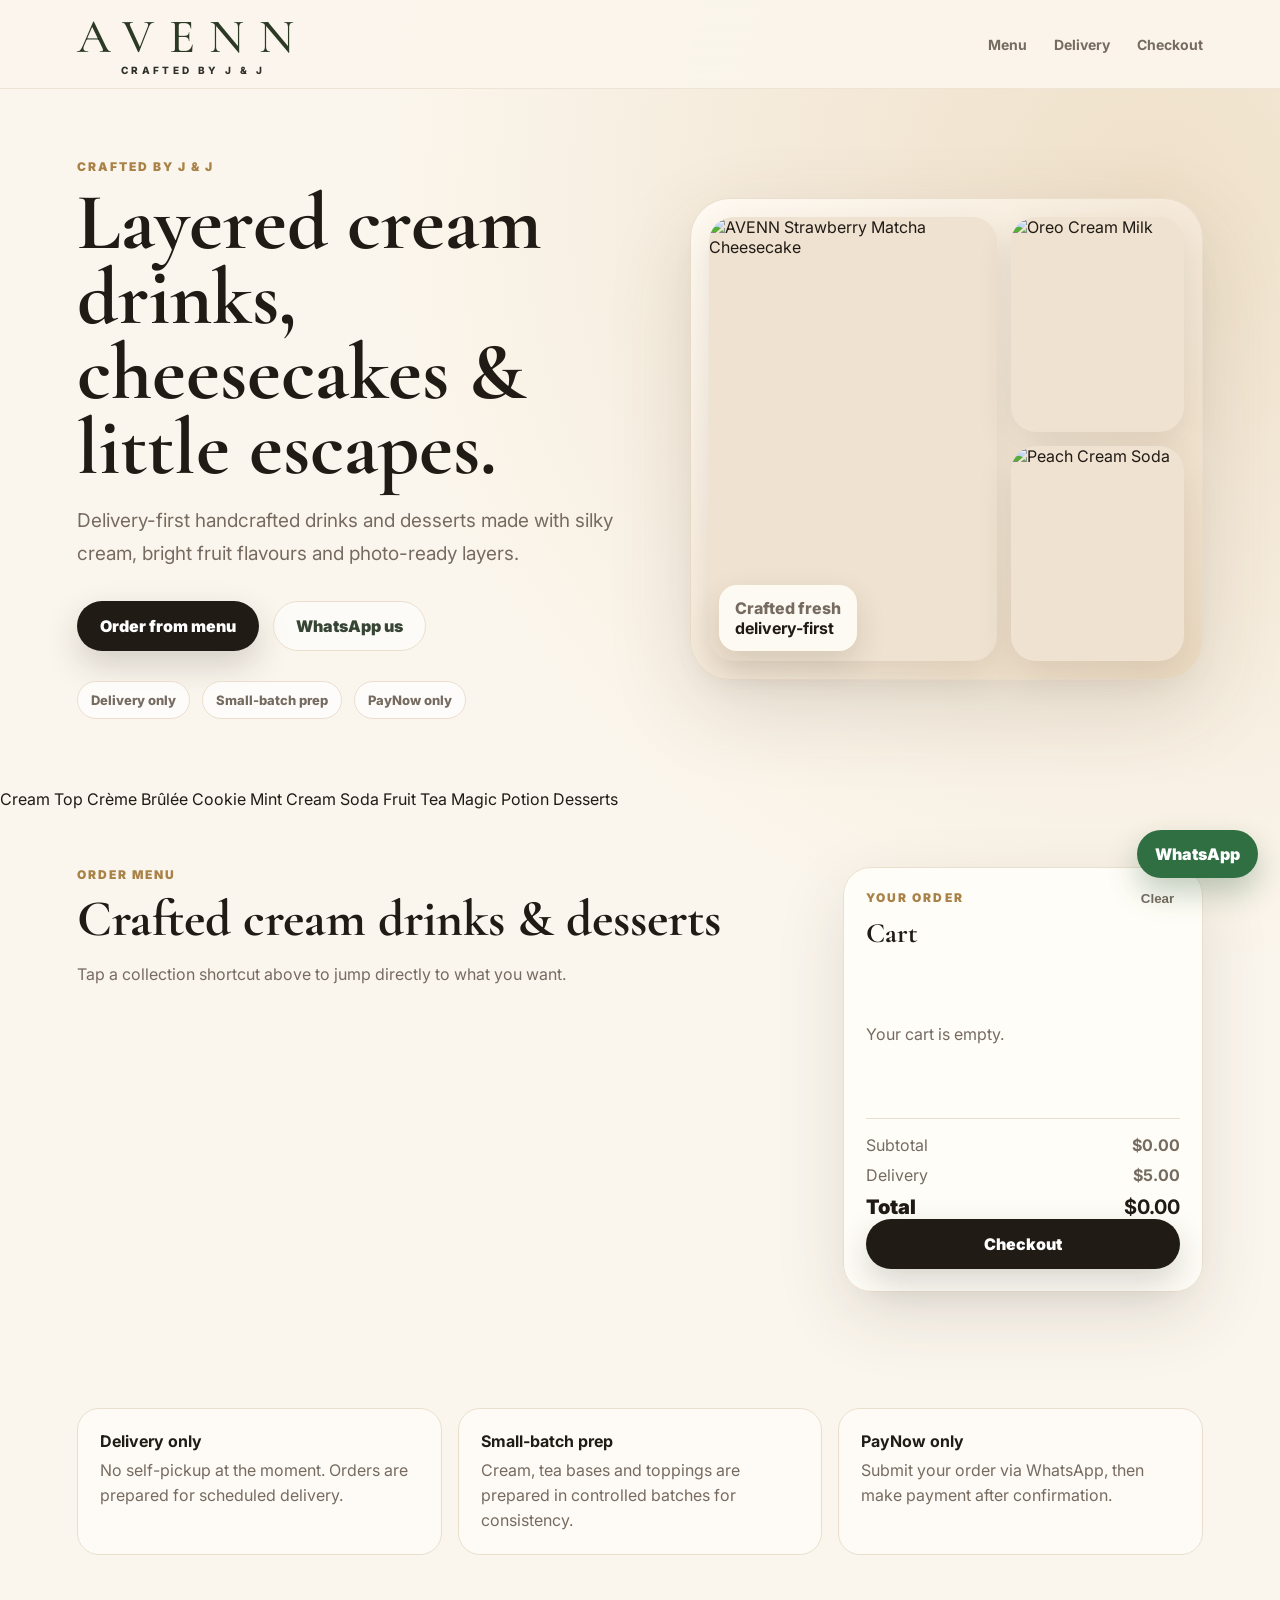
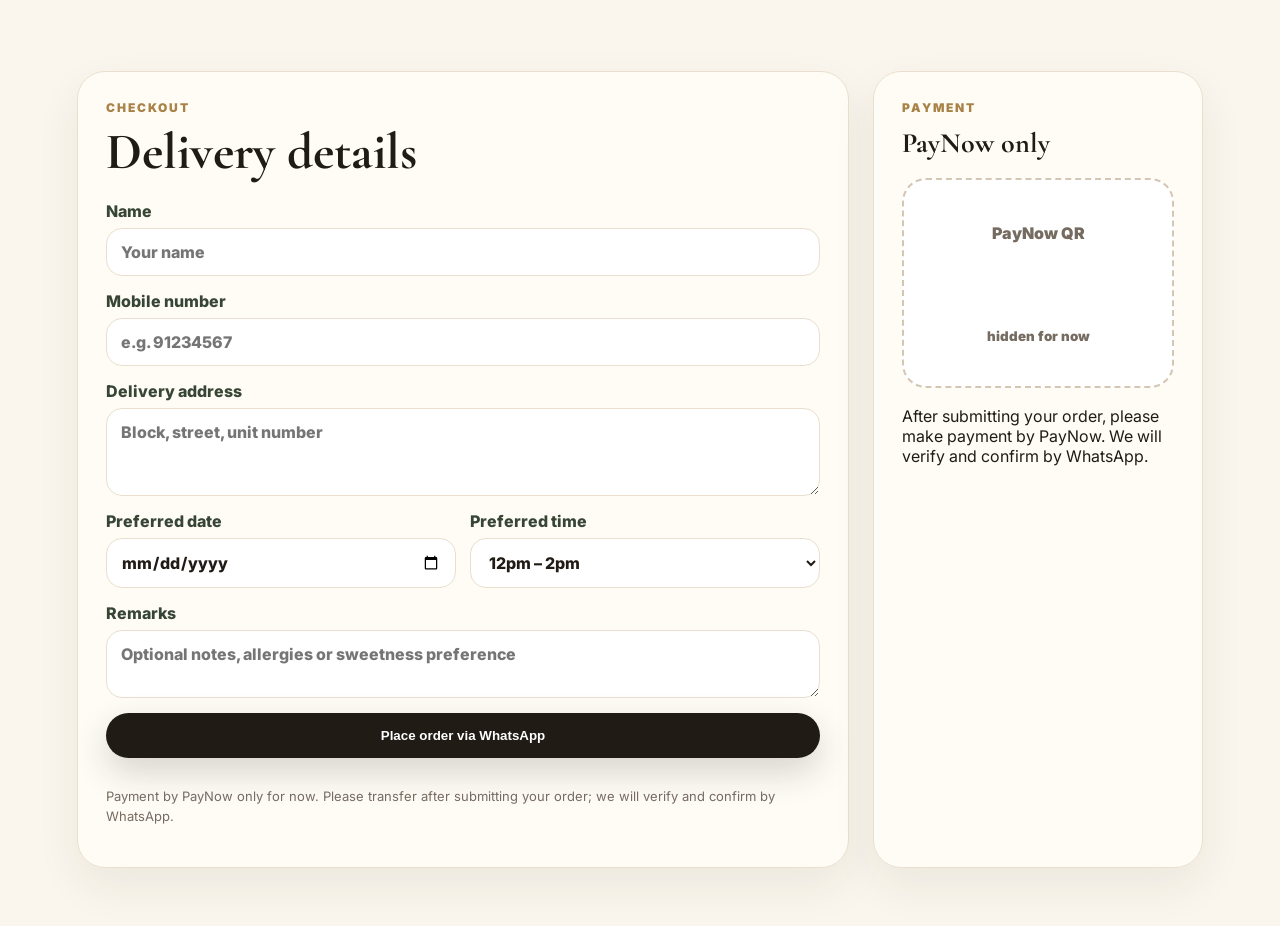
==== public/index.html @ c710fde1 "Replace collections block with menu shortcuts" ====
<!doctype html>
<html lang="en">
<head>
  <meta charset="utf-8" />
  <meta name="viewport" content="width=device-width, initial-scale=1" />
  <title>AVENN | Crafted Cream Drinks & Desserts</title>
  <meta name="description" content="AVENN is a delivery-first dessert drink and cheesecake brand in Singapore, crafted by J & J." />
  <link rel="preconnect" href="https://fonts.googleapis.com">
  <link rel="preconnect" href="https://fonts.gstatic.com" crossorigin>
  <link href="https://fonts.googleapis.com/css2?family=Inter:wght@400;500;600;700;800&family=Cormorant+Garamond:wght@500;600;700&display=swap" rel="stylesheet">
  <link rel="stylesheet" href="styles.css" />
</head>
<body>
  <header class="topbar">
    <a class="brand" href="#home" aria-label="AVENN home">
      <span class="brand-main">AVENN</span>
      <span class="brand-sub">CRAFTED BY J &amp; J</span>
    </a>
    <nav>
      <a href="#menu">Menu</a>
      <a href="#delivery">Delivery</a>
      <a href="#checkout">Checkout</a>
    </nav>
    <button class="cart-pill" id="openCartMobile">Cart <span id="cartCount">0</span></button>
  </header>

  <main id="home">
    <section class="hero section-pad">
      <div class="hero-copy">
        <p class="eyebrow">Crafted by J & J</p>
        <h1>Layered cream drinks, cheesecakes & little escapes.</h1>
        <p class="hero-text">Delivery-first handcrafted drinks and desserts made with silky cream, bright fruit flavours and photo-ready layers.</p>
        <div class="hero-actions">
          <a class="btn primary" href="#menu">Order from menu</a>
          <a class="btn ghost" href="https://wa.me/6588928698" target="_blank" rel="noreferrer">WhatsApp us</a>
        </div>
        <div class="notes">
          <span>Delivery only</span>
          <span>Small-batch prep</span>
          <span>PayNow only</span>
        </div>
      </div>
      <div class="hero-card hero-gallery">
        <img class="hero-main" src="./products/strawberry-matcha-cheesecake.png" alt="AVENN Strawberry Matcha Cheesecake" />
        <div class="hero-side">
          <img src="./products/oreo-cream-milk.png" alt="Oreo Cream Milk" />
          <img src="./products/peach-cream-soda.png" alt="Peach Cream Soda" />
        </div>
        <div class="hero-badge">Crafted fresh<br><strong>delivery-first</strong></div>
      </div>
    </section>

    <section class="menu-shortcuts" aria-label="Menu collection shortcuts">
      <a href="#cream-top-series">Cream Top</a>
      <a href="#creme-brulee-series">Crème Brûlée</a>
      <a href="#cookie-series">Cookie</a>
      <a href="#mint-collection">Mint</a>
      <a href="#dessert-cream-soda">Cream Soda</a>
      <a href="#premium-fruit-tea">Fruit Tea</a>
      <a href="#seasonal-magic-potion">Magic Potion</a>
      <a href="#desserts">Desserts</a>
    </section>

    <section id="menu" class="section-pad menu-layout">
      <div class="content-column">
        <div class="section-head compact-head">
          <p class="eyebrow">Order menu</p>
          <h2>Crafted cream drinks & desserts</h2>
          <p>Tap a collection shortcut above to jump directly to what you want.</p>
        </div>
        <div class="product-grid" id="productGrid"></div>
      </div>

      <aside class="cart desktop-cart" aria-label="Shopping cart">
        <div class="cart-head"><div><p class="eyebrow">Your order</p><h3>Cart</h3></div><button class="clear" id="clearCartDesktop">Clear</button></div>
        <div id="cartItemsDesktop" class="cart-items empty">Your cart is empty.</div>
        <div class="totals"><div><span>Subtotal</span><strong id="subtotalDesktop">$0.00</strong></div><div><span>Delivery</span><strong>$5.00</strong></div><div class="grand"><span>Total</span><strong id="totalDesktop">$0.00</strong></div></div>
        <a class="btn primary full" href="#checkout">Checkout</a>
      </aside>
    </section>

    <section id="delivery" class="section-pad info-strip">
      <article><strong>Delivery only</strong><span>No self-pickup at the moment. Orders are prepared for scheduled delivery.</span></article>
      <article><strong>Small-batch prep</strong><span>Cream, tea bases and toppings are prepared in controlled batches for consistency.</span></article>
      <article><strong>PayNow only</strong><span>Submit your order via WhatsApp, then make payment after confirmation.</span></article>
    </section>

    <section id="checkout" class="section-pad checkout-wrap">
      <div class="checkout-card">
        <p class="eyebrow">Checkout</p><h2>Delivery details</h2>
        <form id="orderForm" class="checkout-form">
          <label>Name<input required name="name" placeholder="Your name" /></label>
          <label>Mobile number<input required name="phone" placeholder="e.g. 91234567" /></label>
          <label>Delivery address<textarea required name="address" rows="3" placeholder="Block, street, unit number"></textarea></label>
          <div class="two-col"><label>Preferred date<input required name="date" type="date" /></label><label>Preferred time<select name="time"><option>12pm – 2pm</option><option>2pm – 4pm</option><option>4pm – 6pm</option><option>6pm – 8pm</option></select></label></div>
          <label>Remarks<textarea name="remarks" rows="2" placeholder="Optional notes, allergies or sweetness preference"></textarea></label>
          <button class="btn primary full" type="submit">Place order via WhatsApp</button>
          <p class="fineprint">Payment by PayNow only for now. Please transfer after submitting your order; we will verify and confirm by WhatsApp.</p>
        </form>
      </div>
      <div class="payment-card"><p class="eyebrow">Payment</p><h3>PayNow only</h3><div class="qr-box">PayNow QR<br/><small>hidden for now</small></div><p>After submitting your order, please make payment by PayNow. We will verify and confirm by WhatsApp.</p></div>
    </section>
  </main>

  <div class="mobile-cart" id="mobileCart"><div class="mobile-cart-panel"><div class="cart-head"><div><p class="eyebrow">Your order</p><h3>Cart</h3></div><button class="clear" id="closeCartMobile">Close</button></div><div id="cartItemsMobile" class="cart-items empty">Your cart is empty.</div><div class="totals"><div><span>Subtotal</span><strong id="subtotalMobile">$0.00</strong></div><div><span>Delivery</span><strong>$5.00</strong></div><div class="grand"><span>Total</span><strong id="totalMobile">$0.00</strong></div></div><a class="btn primary full" href="#checkout" id="checkoutMobile">Checkout</a></div></div>
  <a class="whatsapp" href="https://wa.me/6588928698" target="_blank" rel="noreferrer">WhatsApp</a>
  <script src="script.js"></script>
</body>
</html>
---- public/styles.css ----
:root{--cream:#fbf6ed;--card:#fffdf8;--sand:#efe2d0;--taupe:#cdb89d;--sage:#64715f;--sage-dark:#374535;--gold:#a98248;--ink:#211b16;--muted:#766b61;--line:#eadfce;--shadow:0 24px 70px rgba(47,39,31,.12);--radius:28px}*{box-sizing:border-box}html{scroll-behavior:smooth}body{margin:0;background:radial-gradient(circle at 90% 8%,#efe0c9 0,#fbf6ed 30%,#fbf6ed 100%);color:var(--ink);font-family:Inter,system-ui,sans-serif}body.modal-open{overflow:hidden}img{display:block;max-width:100%}a{color:inherit;text-decoration:none}.section-pad{padding:58px min(6vw,82px)}.topbar{position:sticky;top:0;z-index:20;display:flex;align-items:center;justify-content:space-between;padding:13px min(6vw,82px);background:rgba(251,246,237,.9);backdrop-filter:blur(16px);border-bottom:1px solid rgba(234,223,206,.75)}.brand{display:flex;flex-direction:column;align-items:center;gap:0;line-height:1}.brand-main{font-family:'Cormorant Garamond','Times New Roman',serif;font-size:48px;font-weight:500;letter-spacing:.31em;color:#2c3a25}.brand-sub{font-size:10px;font-weight:800;letter-spacing:.34em;text-transform:uppercase;color:#2f3029;margin-top:4px}.topbar nav{display:flex;gap:27px;color:var(--muted);font-weight:700;font-size:14px}.topbar nav a:hover{color:var(--ink)}.cart-pill{display:none;border:0;background:var(--ink);color:white;padding:12px 16px;border-radius:999px;font-weight:800}.cart-pill span{background:white;color:var(--ink);padding:2px 7px;border-radius:999px;margin-left:6px}.hero{display:grid;grid-template-columns:minmax(0,1fr) minmax(430px,.92fr);gap:56px;align-items:center;min-height:700px}.eyebrow{margin:0 0 11px;text-transform:uppercase;letter-spacing:.17em;font-size:12px;font-weight:900;color:var(--gold)}h1,h2,h3{font-family:'Cormorant Garamond','Times New Roman',serif;margin:0;color:var(--ink)}h1{font-size:clamp(48px,6.3vw,92px);line-height:.93;max-width:820px}h2{font-size:clamp(34px,4vw,56px);line-height:1.02}h3{font-size:28px}.hero-text{max-width:650px;font-size:19px;line-height:1.75;color:var(--muted)}.hero-actions{display:flex;gap:14px;margin:30px 0}.btn{display:inline-flex;justify-content:center;align-items:center;padding:14px 22px;border-radius:999px;font-weight:900;border:1px solid transparent;cursor:pointer;transition:.2s ease}.btn:hover{transform:translateY(-1px)}.primary{background:var(--ink);color:white;box-shadow:0 14px 34px rgba(33,27,22,.18)}.ghost{background:rgba(255,255,255,.56);border-color:var(--line);color:var(--sage-dark)}.full{width:100%}.notes{display:flex;gap:12px;flex-wrap:wrap}.notes span{background:rgba(255,255,255,.72);border:1px solid var(--line);border-radius:999px;padding:10px 13px;color:var(--muted);font-weight:800;font-size:13px}.hero-card{background:linear-gradient(135deg,#fffaf2,#ecdbc2);border:1px solid rgba(234,223,206,.94);padding:18px;border-radius:40px;box-shadow:0 28px 86px rgba(80,57,36,.14)}.hero-gallery{position:relative;display:grid;grid-template-columns:1.2fr .72fr;gap:14px;min-height:482px}.hero-card img{width:100%;height:100%;object-fit:cover;border-radius:25px;box-shadow:0 14px 35px rgba(80,57,36,.13);background:#efe2d0}.hero-main{min-height:442px}.hero-side{display:grid;gap:14px}.hero-side img{min-height:214px}.hero-badge{position:absolute;left:28px;bottom:28px;padding:13px 16px;border-radius:18px;background:rgba(255,253,248,.88);backdrop-filter:blur(10px);box-shadow:0 12px 30px rgba(64,52,35,.14);color:var(--muted);font-weight:800}.hero-badge strong{color:var(--ink)}.centered{text-align:center;margin-left:auto;margin-right:auto}.collections-wrap{padding-top:28px}.collection-grid{display:grid;grid-template-columns:repeat(4,minmax(0,1fr));gap:18px;margin-top:28px}.collection-grid article{background:rgba(255,253,248,.78);border:1px solid var(--line);border-radius:26px;padding:24px;box-shadow:0 16px 40px rgba(47,39,31,.06)}.collection-grid span{display:inline-flex;margin-bottom:20px;color:var(--gold);font-weight:900;letter-spacing:.12em}.collection-grid strong{display:block;font-family:'Cormorant Garamond','Times New Roman',serif;font-size:30px;margin-bottom:8px}.collection-grid p{margin:0;color:var(--muted);line-height:1.6}.menu-layout{display:grid;grid-template-columns:minmax(0,1fr) 360px;gap:30px;align-items:start}.section-head{max-width:800px;margin-bottom:28px}.section-head p:not(.eyebrow){color:var(--muted);line-height:1.7}.product-grid{display:grid;gap:38px}.menu-category{display:grid;gap:18px}.category-title{display:flex;align-items:end;justify-content:space-between;gap:16px;padding-bottom:11px;border-bottom:1px solid var(--line)}.category-title h3{font-size:33px}.category-title span{color:var(--muted);font-weight:800;font-size:13px}.category-grid{display:grid;grid-template-columns:repeat(3,minmax(0,1fr));gap:22px}.product-card{background:rgba(255,253,248,.94);border:1px solid var(--line);border-radius:var(--radius);overflow:hidden;box-shadow:0 18px 45px rgba(47,39,31,.07);transition:.22s ease;cursor:pointer}.product-card:hover{transform:translateY(-4px);box-shadow:var(--shadow)}.product-photo{height:295px;overflow:hidden;background:linear-gradient(135deg,#fff8ef,#ead8bf);position:relative;display:grid;place-items:center}.product-photo img{width:100%;height:100%;object-fit:cover;transition:transform .35s ease}.product-card:hover .product-photo img{transform:scale(1.04)}.missing-label{display:none;text-align:center;color:var(--muted);font-weight:800;padding:20px}.missing-image .missing-label{display:block}.product-body{padding:20px}.tag{display:inline-flex;margin-bottom:12px;padding:7px 11px;border-radius:999px;background:#f2eadf;color:var(--sage-dark);font-weight:900;font-size:12px}.product-body h3{font-size:25px}.product-body p{color:var(--muted);line-height:1.6;min-height:92px}.price-row{display:flex;align-items:center;justify-content:space-between;gap:10px}.price{font-weight:900;font-size:23px}.add-btn{border:0;background:var(--sage-dark);color:#fff;padding:12px 16px;border-radius:999px;font-weight:900;cursor:pointer}.cart{position:sticky;top:98px;background:rgba(255,253,248,.94);border:1px solid var(--line);border-radius:var(--radius);padding:22px;box-shadow:var(--shadow)}.cart-head{display:flex;align-items:flex-start;justify-content:space-between;gap:10px}.clear{border:0;background:transparent;color:var(--muted);font-weight:900;cursor:pointer}.cart-items{min-height:132px;margin:18px 0;display:grid;gap:13px}.empty{color:var(--muted);align-content:center}.cart-line{display:grid;grid-template-columns:1fr auto;gap:8px;align-items:center;border-bottom:1px dashed var(--line);padding-bottom:10px}.cart-line small{color:var(--muted)}.qty{display:flex;align-items:center;gap:7px}.qty button{width:28px;height:28px;border:1px solid var(--line);background:white;border-radius:50%;font-weight:900}.totals{border-top:1px solid var(--line);padding-top:16px;margin-top:12px;display:grid;gap:10px}.totals div{display:flex;justify-content:space-between;color:var(--muted)}.totals .grand{color:var(--ink);font-size:20px;font-weight:900}.info-strip{display:grid;grid-template-columns:repeat(3,1fr);gap:16px}.info-strip article{background:rgba(255,253,248,.82);border:1px solid var(--line);border-radius:22px;padding:22px}.info-strip strong{display:block;margin-bottom:7px}.info-strip span{color:var(--muted);line-height:1.55}.story-wrap{display:grid;grid-template-columns:.85fr 1fr;gap:42px;align-items:center;background:linear-gradient(135deg,rgba(255,253,248,.4),rgba(239,226,208,.45))}.story-wrap p:last-child{margin:0;color:var(--muted);font-size:18px;line-height:1.8}.checkout-wrap{display:grid;grid-template-columns:minmax(0,1fr) 330px;gap:24px}.checkout-card,.payment-card{background:rgba(255,253,248,.9);border:1px solid var(--line);border-radius:var(--radius);padding:28px;box-shadow:0 18px 45px rgba(47,39,31,.07)}.checkout-form{display:grid;gap:15px;margin-top:22px}.checkout-form label{font-weight:800;color:var(--sage-dark);display:grid;gap:7px}.checkout-form input,.checkout-form textarea,.checkout-form select{font:inherit;border:1px solid var(--line);border-radius:16px;padding:13px 14px;background:white;color:var(--ink);width:100%}.two-col{display:grid;grid-template-columns:1fr 1fr;gap:14px}.fineprint{font-size:13px;color:var(--muted);line-height:1.55}.qr-box{display:grid;place-items:center;height:210px;margin:18px 0;border:2px dashed #d4c6b4;border-radius:24px;color:var(--muted);font-weight:900;text-align:center;background:#fff}.whatsapp{position:fixed;right:22px;bottom:22px;z-index:30;background:#2f6f42;color:#fff;border-radius:999px;padding:14px 18px;font-weight:900;box-shadow:0 14px 30px rgba(31,82,43,.28)}.mobile-cart{display:none}.product-modal{position:fixed;inset:0;z-index:80;display:none;align-items:center;justify-content:center;padding:22px}.product-modal.open{display:flex}.product-modal-bg{position:absolute;inset:0;background:rgba(40,31,24,.46);backdrop-filter:blur(8px)}.product-modal-card{position:relative;z-index:1;width:min(960px,96vw);max-height:90vh;overflow:auto;background:var(--card);border:1px solid var(--line);border-radius:34px;padding:18px;display:grid;grid-template-columns:1.08fr .92fr;gap:22px;box-shadow:0 34px 100px rgba(34,24,17,.28)}.modal-close{position:absolute;top:16px;right:16px;z-index:2;border:0;background:rgba(255,253,248,.9);width:42px;height:42px;border-radius:999px;font-size:28px;line-height:1;cursor:pointer;color:var(--ink);box-shadow:0 10px 25px rgba(64,52,35,.12)}.modal-image-wrap{background:#f2e5d2;border-radius:26px;display:grid;place-items:center;min-height:520px;overflow:hidden;position:relative}.modal-image-wrap img{width:100%;height:100%;object-fit:cover}.modal-copy{padding:24px 12px 18px;display:flex;flex-direction:column;justify-content:center}.modal-copy h2{font-size:44px;line-height:1;margin-bottom:12px}.modal-price{font-size:26px;margin-bottom:16px}.modal-copy p{color:var(--muted);line-height:1.7}.modal-qty-row{display:flex;align-items:center;justify-content:space-between;margin:22px 0}.modal-qty{display:flex;align-items:center;gap:14px}.modal-qty button{width:38px;height:38px;border:1px solid var(--line);background:white;border-radius:999px;font-weight:900;font-size:18px;cursor:pointer}.modal-qty strong{min-width:20px;text-align:center}@media(max-width:1180px){.category-grid{grid-template-columns:repeat(2,minmax(0,1fr))}.collection-grid{grid-template-columns:repeat(2,minmax(0,1fr))}.hero{grid-template-columns:1fr}.hero-card{max-width:780px}}@media(max-width:980px){.topbar nav{display:none}.cart-pill{display:inline-flex}.section-pad{padding:38px 20px}.hero{gap:26px;min-height:unset}.hero-gallery{grid-template-columns:1fr;min-height:unset}.hero-side{grid-template-columns:1fr 1fr}.hero-main{min-height:330px}.hero-side img{min-height:150px}.hero-card{order:-1;border-radius:28px;padding:12px}.hero-card img{border-radius:20px}h1{font-size:43px}.hero-text{font-size:16px}.hero-actions{flex-direction:column}.notes span{font-size:12px}.menu-layout{display:block}.desktop-cart{display:none}.collection-grid{grid-template-columns:1fr}.category-grid{grid-template-columns:1fr;gap:18px}.product-photo{height:320px}.info-strip{grid-template-columns:1fr}.story-wrap{grid-template-columns:1fr}.checkout-wrap{grid-template-columns:1fr}.two-col{grid-template-columns:1fr}.mobile-cart{position:fixed;inset:0;z-index:50;background:rgba(35,28,22,.38);display:none;align-items:flex-end}.mobile-cart.open{display:flex}.mobile-cart-panel{width:100%;max-height:82vh;overflow:auto;background:var(--card);border-radius:28px 28px 0 0;padding:24px;box-shadow:0 -20px 60px rgba(0,0,0,.18)}.whatsapp{bottom:82px;right:16px}.brand-main{font-size:38px;letter-spacing:.26em}.brand-sub{font-size:8px;letter-spacing:.28em}.topbar{padding:10px 16px}.product-modal{align-items:flex-end;padding:0}.product-modal-card{width:100%;max-height:88vh;border-radius:30px 30px 0 0;grid-template-columns:1fr;padding:14px}.modal-image-wrap{min-height:340px;max-height:48vh}.modal-copy{padding:14px 8px 10px}.modal-copy h2{font-size:34px}.modal-close{top:12px;right:12px}}@media(max-width:420px){.hero-side{display:none}.hero-main{min-height:300px}.hero-badge{left:22px;bottom:22px}.product-photo{height:280px}.product-body p{min-height:0}.price-row{align-items:stretch;flex-direction:column}.add-btn{width:100%}.section-pad{padding-left:16px;padding-right:16px}.modal-image-wrap{min-height:285px}.modal-copy h2{font-size:30px}.category-title{align-items:flex-start;flex-direction:column}.category-title h3{font-size:28px}}
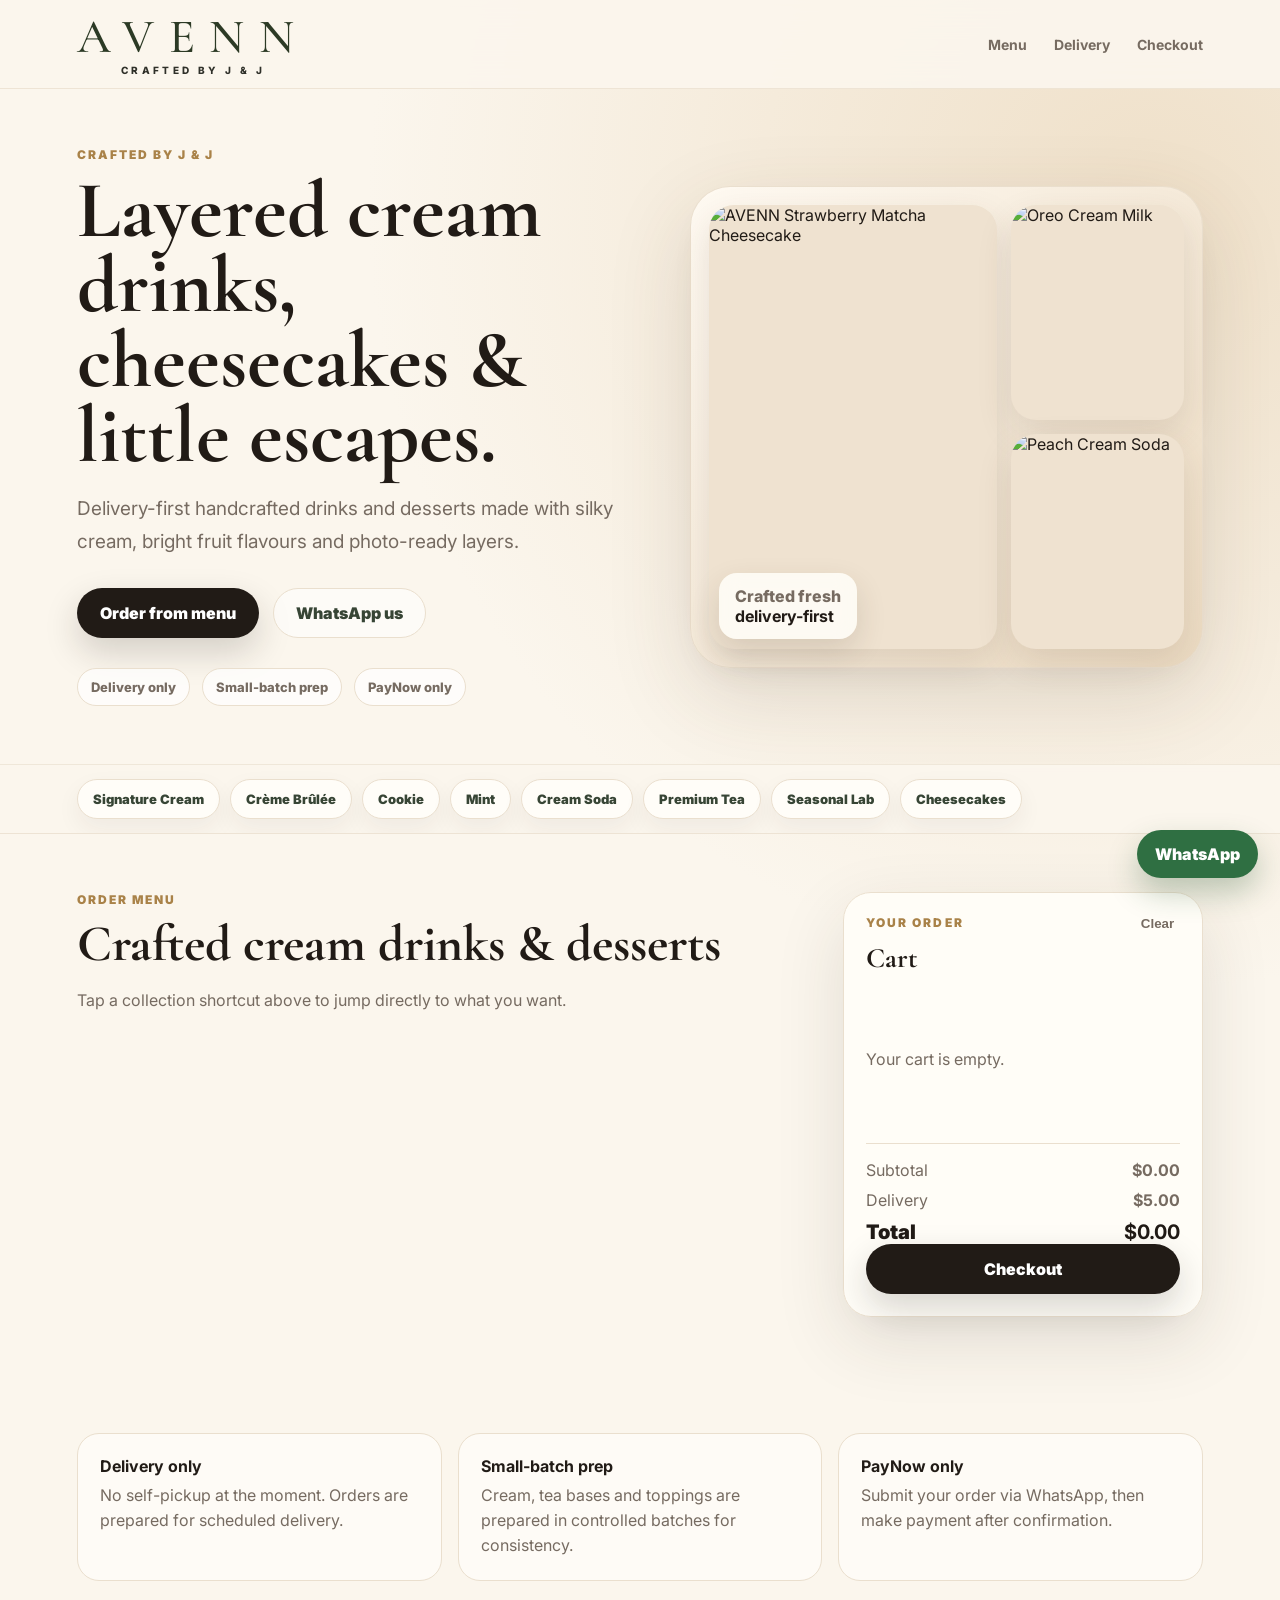
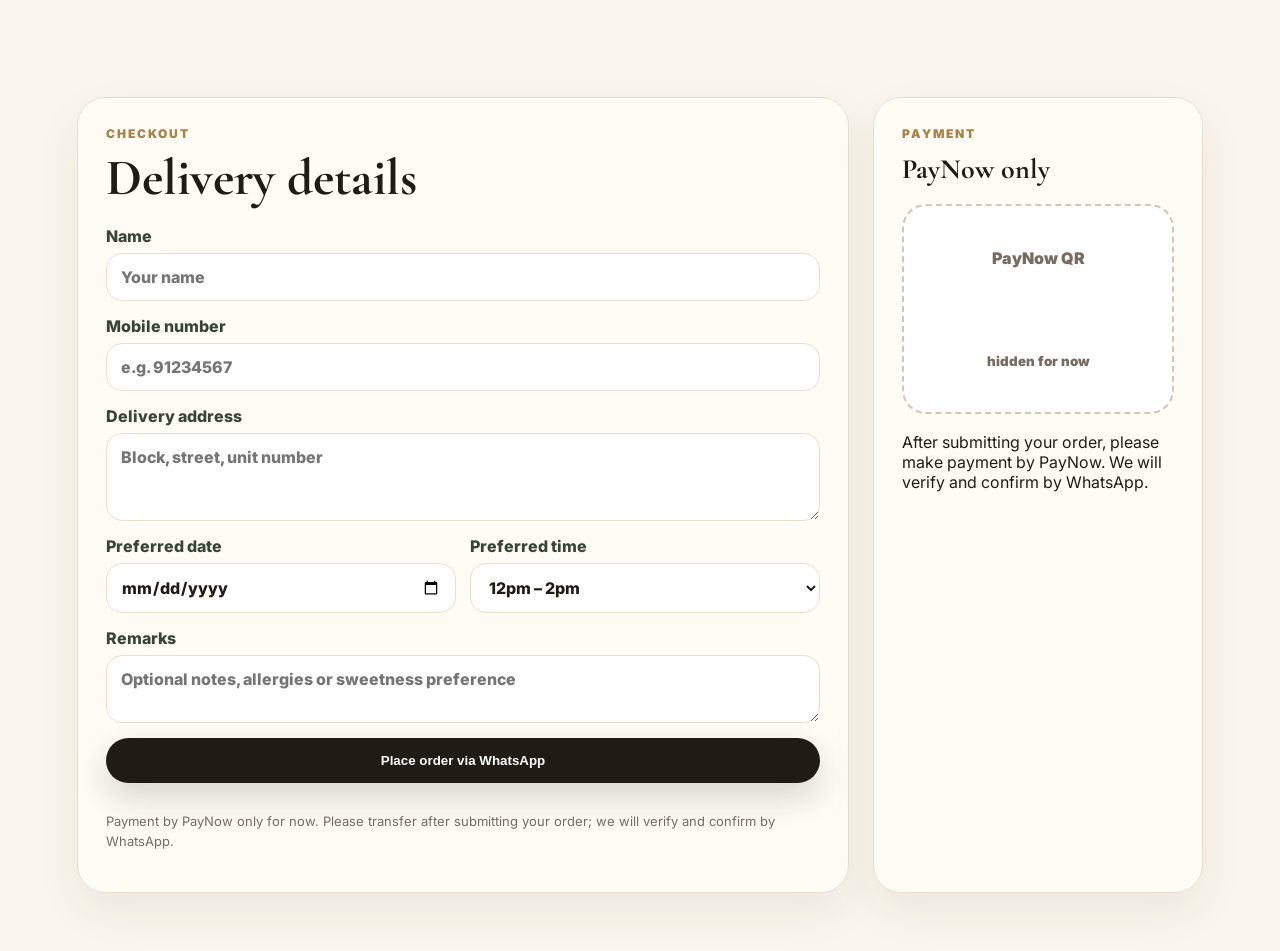
==== commit 92eca790: "Update menu shortcut category names" ====
--- a/public/index.html
+++ b/public/index.html
@@ -3,8 +3,11 @@
 <head>
   <meta charset="utf-8" />
   <meta name="viewport" content="width=device-width, initial-scale=1" />
-  <title>AVENN | Crafted Cream Drinks & Desserts</title>
-  <meta name="description" content="AVENN is a delivery-first dessert drink and cheesecake brand in Singapore, crafted by J & J." />
+  <title>AVENN • Crafted by J & J</title>
+  <meta
+    name="description"
+    content="Premium cream drinks, cheesecakes and handcrafted desserts by AVENN."
+  >
   <link rel="preconnect" href="https://fonts.googleapis.com">
   <link rel="preconnect" href="https://fonts.gstatic.com" crossorigin>
   <link href="https://fonts.googleapis.com/css2?family=Inter:wght@400;500;600;700;800&family=Cormorant+Garamond:wght@500;600;700&display=swap" rel="stylesheet">
@@ -51,14 +54,14 @@
     </section>
 
     <section class="menu-shortcuts" aria-label="Menu collection shortcuts">
-      <a href="#cream-top-series">Cream Top</a>
-      <a href="#creme-brulee-series">Crème Brûlée</a>
-      <a href="#cookie-series">Cookie</a>
+      <a href="#signature-cream-collection">Signature Cream</a>
+      <a href="#creme-brulee-collection">Crème Brûlée</a>
+      <a href="#cookie-collection">Cookie</a>
       <a href="#mint-collection">Mint</a>
-      <a href="#dessert-cream-soda">Cream Soda</a>
-      <a href="#premium-fruit-tea">Fruit Tea</a>
-      <a href="#seasonal-magic-potion">Magic Potion</a>
-      <a href="#desserts">Desserts</a>
+      <a href="#cream-soda-collection">Cream Soda</a>
+      <a href="#premium-tea-collection">Premium Tea</a>
+      <a href="#seasonal-lab">Seasonal Lab</a>
+      <a href="#cheesecake-collection">Cheesecakes</a>
     </section>
 
     <section id="menu" class="section-pad menu-layout">
--- a/public/styles.css
+++ b/public/styles.css
@@ -1 +1 @@
-:root{--cream:#fbf6ed;--card:#fffdf8;--sand:#efe2d0;--taupe:#cdb89d;--sage:#64715f;--sage-dark:#374535;--gold:#a98248;--ink:#211b16;--muted:#766b61;--line:#eadfce;--shadow:0 24px 70px rgba(47,39,31,.12);--radius:28px}*{box-sizing:border-box}html{scroll-behavior:smooth}body{margin:0;background:radial-gradient(circle at 90% 8%,#efe0c9 0,#fbf6ed 30%,#fbf6ed 100%);color:var(--ink);font-family:Inter,system-ui,sans-serif}body.modal-open{overflow:hidden}img{display:block;max-width:100%}a{color:inherit;text-decoration:none}.section-pad{padding:58px min(6vw,82px)}.topbar{position:sticky;top:0;z-index:20;display:flex;align-items:center;justify-content:space-between;padding:13px min(6vw,82px);background:rgba(251,246,237,.9);backdrop-filter:blur(16px);border-bottom:1px solid rgba(234,223,206,.75)}.brand{display:flex;flex-direction:column;align-items:center;gap:0;line-height:1}.brand-main{font-family:'Cormorant Garamond','Times New Roman',serif;font-size:48px;font-weight:500;letter-spacing:.31em;color:#2c3a25}.brand-sub{font-size:10px;font-weight:800;letter-spacing:.34em;text-transform:uppercase;color:#2f3029;margin-top:4px}.topbar nav{display:flex;gap:27px;color:var(--muted);font-weight:700;font-size:14px}.topbar nav a:hover{color:var(--ink)}.cart-pill{display:none;border:0;background:var(--ink);color:white;padding:12px 16px;border-radius:999px;font-weight:800}.cart-pill span{background:white;color:var(--ink);padding:2px 7px;border-radius:999px;margin-left:6px}.hero{display:grid;grid-template-columns:minmax(0,1fr) minmax(430px,.92fr);gap:56px;align-items:center;min-height:700px}.eyebrow{margin:0 0 11px;text-transform:uppercase;letter-spacing:.17em;font-size:12px;font-weight:900;color:var(--gold)}h1,h2,h3{font-family:'Cormorant Garamond','Times New Roman',serif;margin:0;color:var(--ink)}h1{font-size:clamp(48px,6.3vw,92px);line-height:.93;max-width:820px}h2{font-size:clamp(34px,4vw,56px);line-height:1.02}h3{font-size:28px}.hero-text{max-width:650px;font-size:19px;line-height:1.75;color:var(--muted)}.hero-actions{display:flex;gap:14px;margin:30px 0}.btn{display:inline-flex;justify-content:center;align-items:center;padding:14px 22px;border-radius:999px;font-weight:900;border:1px solid transparent;cursor:pointer;transition:.2s ease}.btn:hover{transform:translateY(-1px)}.primary{background:var(--ink);color:white;box-shadow:0 14px 34px rgba(33,27,22,.18)}.ghost{background:rgba(255,255,255,.56);border-color:var(--line);color:var(--sage-dark)}.full{width:100%}.notes{display:flex;gap:12px;flex-wrap:wrap}.notes span{background:rgba(255,255,255,.72);border:1px solid var(--line);border-radius:999px;padding:10px 13px;color:var(--muted);font-weight:800;font-size:13px}.hero-card{background:linear-gradient(135deg,#fffaf2,#ecdbc2);border:1px solid rgba(234,223,206,.94);padding:18px;border-radius:40px;box-shadow:0 28px 86px rgba(80,57,36,.14)}.hero-gallery{position:relative;display:grid;grid-template-columns:1.2fr .72fr;gap:14px;min-height:482px}.hero-card img{width:100%;height:100%;object-fit:cover;border-radius:25px;box-shadow:0 14px 35px rgba(80,57,36,.13);background:#efe2d0}.hero-main{min-height:442px}.hero-side{display:grid;gap:14px}.hero-side img{min-height:214px}.hero-badge{position:absolute;left:28px;bottom:28px;padding:13px 16px;border-radius:18px;background:rgba(255,253,248,.88);backdrop-filter:blur(10px);box-shadow:0 12px 30px rgba(64,52,35,.14);color:var(--muted);font-weight:800}.hero-badge strong{color:var(--ink)}.centered{text-align:center;margin-left:auto;margin-right:auto}.collections-wrap{padding-top:28px}.collection-grid{display:grid;grid-template-columns:repeat(4,minmax(0,1fr));gap:18px;margin-top:28px}.collection-grid article{background:rgba(255,253,248,.78);border:1px solid var(--line);border-radius:26px;padding:24px;box-shadow:0 16px 40px rgba(47,39,31,.06)}.collection-grid span{display:inline-flex;margin-bottom:20px;color:var(--gold);font-weight:900;letter-spacing:.12em}.collection-grid strong{display:block;font-family:'Cormorant Garamond','Times New Roman',serif;font-size:30px;margin-bottom:8px}.collection-grid p{margin:0;color:var(--muted);line-height:1.6}.menu-layout{display:grid;grid-template-columns:minmax(0,1fr) 360px;gap:30px;align-items:start}.section-head{max-width:800px;margin-bottom:28px}.section-head p:not(.eyebrow){color:var(--muted);line-height:1.7}.product-grid{display:grid;gap:38px}.menu-category{display:grid;gap:18px}.category-title{display:flex;align-items:end;justify-content:space-between;gap:16px;padding-bottom:11px;border-bottom:1px solid var(--line)}.category-title h3{font-size:33px}.category-title span{color:var(--muted);font-weight:800;font-size:13px}.category-grid{display:grid;grid-template-columns:repeat(3,minmax(0,1fr));gap:22px}.product-card{background:rgba(255,253,248,.94);border:1px solid var(--line);border-radius:var(--radius);overflow:hidden;box-shadow:0 18px 45px rgba(47,39,31,.07);transition:.22s ease;cursor:pointer}.product-card:hover{transform:translateY(-4px);box-shadow:var(--shadow)}.product-photo{height:295px;overflow:hidden;background:linear-gradient(135deg,#fff8ef,#ead8bf);position:relative;display:grid;place-items:center}.product-photo img{width:100%;height:100%;object-fit:cover;transition:transform .35s ease}.product-card:hover .product-photo img{transform:scale(1.04)}.missing-label{display:none;text-align:center;color:var(--muted);font-weight:800;padding:20px}.missing-image .missing-label{display:block}.product-body{padding:20px}.tag{display:inline-flex;margin-bottom:12px;padding:7px 11px;border-radius:999px;background:#f2eadf;color:var(--sage-dark);font-weight:900;font-size:12px}.product-body h3{font-size:25px}.product-body p{color:var(--muted);line-height:1.6;min-height:92px}.price-row{display:flex;align-items:center;justify-content:space-between;gap:10px}.price{font-weight:900;font-size:23px}.add-btn{border:0;background:var(--sage-dark);color:#fff;padding:12px 16px;border-radius:999px;font-weight:900;cursor:pointer}.cart{position:sticky;top:98px;background:rgba(255,253,248,.94);border:1px solid var(--line);border-radius:var(--radius);padding:22px;box-shadow:var(--shadow)}.cart-head{display:flex;align-items:flex-start;justify-content:space-between;gap:10px}.clear{border:0;background:transparent;color:var(--muted);font-weight:900;cursor:pointer}.cart-items{min-height:132px;margin:18px 0;display:grid;gap:13px}.empty{color:var(--muted);align-content:center}.cart-line{display:grid;grid-template-columns:1fr auto;gap:8px;align-items:center;border-bottom:1px dashed var(--line);padding-bottom:10px}.cart-line small{color:var(--muted)}.qty{display:flex;align-items:center;gap:7px}.qty button{width:28px;height:28px;border:1px solid var(--line);background:white;border-radius:50%;font-weight:900}.totals{border-top:1px solid var(--line);padding-top:16px;margin-top:12px;display:grid;gap:10px}.totals div{display:flex;justify-content:space-between;color:var(--muted)}.totals .grand{color:var(--ink);font-size:20px;font-weight:900}.info-strip{display:grid;grid-template-columns:repeat(3,1fr);gap:16px}.info-strip article{background:rgba(255,253,248,.82);border:1px solid var(--line);border-radius:22px;padding:22px}.info-strip strong{display:block;margin-bottom:7px}.info-strip span{color:var(--muted);line-height:1.55}.story-wrap{display:grid;grid-template-columns:.85fr 1fr;gap:42px;align-items:center;background:linear-gradient(135deg,rgba(255,253,248,.4),rgba(239,226,208,.45))}.story-wrap p:last-child{margin:0;color:var(--muted);font-size:18px;line-height:1.8}.checkout-wrap{display:grid;grid-template-columns:minmax(0,1fr) 330px;gap:24px}.checkout-card,.payment-card{background:rgba(255,253,248,.9);border:1px solid var(--line);border-radius:var(--radius);padding:28px;box-shadow:0 18px 45px rgba(47,39,31,.07)}.checkout-form{display:grid;gap:15px;margin-top:22px}.checkout-form label{font-weight:800;color:var(--sage-dark);display:grid;gap:7px}.checkout-form input,.checkout-form textarea,.checkout-form select{font:inherit;border:1px solid var(--line);border-radius:16px;padding:13px 14px;background:white;color:var(--ink);width:100%}.two-col{display:grid;grid-template-columns:1fr 1fr;gap:14px}.fineprint{font-size:13px;color:var(--muted);line-height:1.55}.qr-box{display:grid;place-items:center;height:210px;margin:18px 0;border:2px dashed #d4c6b4;border-radius:24px;color:var(--muted);font-weight:900;text-align:center;background:#fff}.whatsapp{position:fixed;right:22px;bottom:22px;z-index:30;background:#2f6f42;color:#fff;border-radius:999px;padding:14px 18px;font-weight:900;box-shadow:0 14px 30px rgba(31,82,43,.28)}.mobile-cart{display:none}.product-modal{position:fixed;inset:0;z-index:80;display:none;align-items:center;justify-content:center;padding:22px}.product-modal.open{display:flex}.product-modal-bg{position:absolute;inset:0;background:rgba(40,31,24,.46);backdrop-filter:blur(8px)}.product-modal-card{position:relative;z-index:1;width:min(960px,96vw);max-height:90vh;overflow:auto;background:var(--card);border:1px solid var(--line);border-radius:34px;padding:18px;display:grid;grid-template-columns:1.08fr .92fr;gap:22px;box-shadow:0 34px 100px rgba(34,24,17,.28)}.modal-close{position:absolute;top:16px;right:16px;z-index:2;border:0;background:rgba(255,253,248,.9);width:42px;height:42px;border-radius:999px;font-size:28px;line-height:1;cursor:pointer;color:var(--ink);box-shadow:0 10px 25px rgba(64,52,35,.12)}.modal-image-wrap{background:#f2e5d2;border-radius:26px;display:grid;place-items:center;min-height:520px;overflow:hidden;position:relative}.modal-image-wrap img{width:100%;height:100%;object-fit:cover}.modal-copy{padding:24px 12px 18px;display:flex;flex-direction:column;justify-content:center}.modal-copy h2{font-size:44px;line-height:1;margin-bottom:12px}.modal-price{font-size:26px;margin-bottom:16px}.modal-copy p{color:var(--muted);line-height:1.7}.modal-qty-row{display:flex;align-items:center;justify-content:space-between;margin:22px 0}.modal-qty{display:flex;align-items:center;gap:14px}.modal-qty button{width:38px;height:38px;border:1px solid var(--line);background:white;border-radius:999px;font-weight:900;font-size:18px;cursor:pointer}.modal-qty strong{min-width:20px;text-align:center}@media(max-width:1180px){.category-grid{grid-template-columns:repeat(2,minmax(0,1fr))}.collection-grid{grid-template-columns:repeat(2,minmax(0,1fr))}.hero{grid-template-columns:1fr}.hero-card{max-width:780px}}@media(max-width:980px){.topbar nav{display:none}.cart-pill{display:inline-flex}.section-pad{padding:38px 20px}.hero{gap:26px;min-height:unset}.hero-gallery{grid-template-columns:1fr;min-height:unset}.hero-side{grid-template-columns:1fr 1fr}.hero-main{min-height:330px}.hero-side img{min-height:150px}.hero-card{order:-1;border-radius:28px;padding:12px}.hero-card img{border-radius:20px}h1{font-size:43px}.hero-text{font-size:16px}.hero-actions{flex-direction:column}.notes span{font-size:12px}.menu-layout{display:block}.desktop-cart{display:none}.collection-grid{grid-template-columns:1fr}.category-grid{grid-template-columns:1fr;gap:18px}.product-photo{height:320px}.info-strip{grid-template-columns:1fr}.story-wrap{grid-template-columns:1fr}.checkout-wrap{grid-template-columns:1fr}.two-col{grid-template-columns:1fr}.mobile-cart{position:fixed;inset:0;z-index:50;background:rgba(35,28,22,.38);display:none;align-items:flex-end}.mobile-cart.open{display:flex}.mobile-cart-panel{width:100%;max-height:82vh;overflow:auto;background:var(--card);border-radius:28px 28px 0 0;padding:24px;box-shadow:0 -20px 60px rgba(0,0,0,.18)}.whatsapp{bottom:82px;right:16px}.brand-main{font-size:38px;letter-spacing:.26em}.brand-sub{font-size:8px;letter-spacing:.28em}.topbar{padding:10px 16px}.product-modal{align-items:flex-end;padding:0}.product-modal-card{width:100%;max-height:88vh;border-radius:30px 30px 0 0;grid-template-columns:1fr;padding:14px}.modal-image-wrap{min-height:340px;max-height:48vh}.modal-copy{padding:14px 8px 10px}.modal-copy h2{font-size:34px}.modal-close{top:12px;right:12px}}@media(max-width:420px){.hero-side{display:none}.hero-main{min-height:300px}.hero-badge{left:22px;bottom:22px}.product-photo{height:280px}.product-body p{min-height:0}.price-row{align-items:stretch;flex-direction:column}.add-btn{width:100%}.section-pad{padding-left:16px;padding-right:16px}.modal-image-wrap{min-height:285px}.modal-copy h2{font-size:30px}.category-title{align-items:flex-start;flex-direction:column}.category-title h3{font-size:28px}}
+:root{--cream:#fbf6ed;--card:#fffdf8;--sand:#efe2d0;--sage-dark:#374535;--gold:#a98248;--ink:#211b16;--muted:#766b61;--line:#eadfce;--shadow:0 24px 70px rgba(47,39,31,.12);--radius:28px}*{box-sizing:border-box}html{scroll-behavior:smooth;scroll-padding-top:150px}body{margin:0;background:radial-gradient(circle at 90% 8%,#efe0c9 0,#fbf6ed 30%,#fbf6ed 100%);color:var(--ink);font-family:Inter,system-ui,sans-serif}body.modal-open{overflow:hidden}img{display:block;max-width:100%}a{color:inherit;text-decoration:none}.section-pad{padding:58px min(6vw,82px)}.topbar{position:sticky;top:0;z-index:30;display:flex;align-items:center;justify-content:space-between;padding:13px min(6vw,82px);background:rgba(251,246,237,.92);backdrop-filter:blur(16px);border-bottom:1px solid rgba(234,223,206,.78)}.brand{display:flex;flex-direction:column;align-items:center;line-height:1}.brand-main{font-family:'Cormorant Garamond','Times New Roman',serif;font-size:48px;font-weight:500;letter-spacing:.31em;color:#2c3a25}.brand-sub{font-size:10px;font-weight:800;letter-spacing:.34em;text-transform:uppercase;color:#2f3029;margin-top:4px}.topbar nav{display:flex;gap:27px;color:var(--muted);font-weight:700;font-size:14px}.cart-pill{display:none;border:0;background:var(--ink);color:white;padding:12px 16px;border-radius:999px;font-weight:800}.cart-pill span{background:white;color:var(--ink);padding:2px 7px;border-radius:999px;margin-left:6px}.hero{display:grid;grid-template-columns:minmax(0,1fr) minmax(430px,.92fr);gap:56px;align-items:center;min-height:670px}.eyebrow{margin:0 0 11px;text-transform:uppercase;letter-spacing:.17em;font-size:12px;font-weight:900;color:var(--gold)}h1,h2,h3{font-family:'Cormorant Garamond','Times New Roman',serif;margin:0;color:var(--ink)}h1{font-size:clamp(48px,6.3vw,92px);line-height:.93;max-width:820px}h2{font-size:clamp(34px,4vw,56px);line-height:1.02}h3{font-size:28px}.hero-text{max-width:650px;font-size:19px;line-height:1.75;color:var(--muted)}.hero-actions{display:flex;gap:14px;margin:30px 0}.btn{display:inline-flex;justify-content:center;align-items:center;padding:14px 22px;border-radius:999px;font-weight:900;border:1px solid transparent;cursor:pointer;transition:.2s ease}.btn:hover{transform:translateY(-1px)}.primary{background:var(--ink);color:white;box-shadow:0 14px 34px rgba(33,27,22,.18)}.ghost{background:rgba(255,255,255,.56);border-color:var(--line);color:var(--sage-dark)}.full{width:100%}.notes{display:flex;gap:12px;flex-wrap:wrap}.notes span{background:rgba(255,255,255,.72);border:1px solid var(--line);border-radius:999px;padding:10px 13px;color:var(--muted);font-weight:800;font-size:13px}.hero-card{background:linear-gradient(135deg,#fffaf2,#ecdbc2);border:1px solid rgba(234,223,206,.94);padding:18px;border-radius:40px;box-shadow:0 28px 86px rgba(80,57,36,.14)}.hero-gallery{position:relative;display:grid;grid-template-columns:1.2fr .72fr;gap:14px;min-height:482px}.hero-card img{width:100%;height:100%;object-fit:cover;border-radius:25px;box-shadow:0 14px 35px rgba(80,57,36,.13);background:#efe2d0}.hero-main{min-height:442px}.hero-side{display:grid;gap:14px}.hero-side img{min-height:214px}.hero-badge{position:absolute;left:28px;bottom:28px;padding:13px 16px;border-radius:18px;background:rgba(255,253,248,.88);backdrop-filter:blur(10px);box-shadow:0 12px 30px rgba(64,52,35,.14);color:var(--muted);font-weight:800}.hero-badge strong{color:var(--ink)}.menu-shortcuts{position:sticky;top:88px;z-index:25;display:flex;gap:10px;overflow-x:auto;padding:14px min(6vw,82px);background:rgba(251,246,237,.94);backdrop-filter:blur(16px);border-top:1px solid rgba(234,223,206,.65);border-bottom:1px solid rgba(234,223,206,.8);scrollbar-width:none}.menu-shortcuts::-webkit-scrollbar{display:none}.menu-shortcuts a{flex:0 0 auto;padding:11px 15px;border-radius:999px;background:#fffdf8;border:1px solid var(--line);font-weight:900;font-size:13px;color:#374535;box-shadow:0 10px 24px rgba(47,39,31,.06)}.menu-layout{display:grid;grid-template-columns:minmax(0,1fr) 360px;gap:30px;align-items:start}.compact-head{margin-bottom:24px}.section-head{max-width:800px;margin-bottom:28px}.section-head p:not(.eyebrow){color:var(--muted);line-height:1.7}.product-grid{display:grid;gap:38px}.menu-category{display:grid;gap:18px;padding-top:8px}.category-title{display:flex;align-items:end;justify-content:space-between;gap:16px;padding-bottom:11px;border-bottom:1px solid var(--line)}.category-title h3{font-size:33px}.category-title span{color:var(--muted);font-weight:800;font-size:13px}.category-grid{display:grid;grid-template-columns:repeat(3,minmax(0,1fr));gap:22px}.product-card{background:rgba(255,253,248,.94);border:1px solid var(--line);border-radius:var(--radius);overflow:hidden;box-shadow:0 18px 45px rgba(47,39,31,.07);transition:.22s ease;cursor:pointer}.product-card:hover{transform:translateY(-4px);box-shadow:var(--shadow)}.product-photo{height:295px;overflow:hidden;background:linear-gradient(135deg,#fff8ef,#ead8bf);position:relative;display:grid;place-items:center}.product-photo img{width:100%;height:100%;object-fit:cover;transition:transform .35s ease}.product-card:hover .product-photo img{transform:scale(1.04)}.missing-label{display:none;text-align:center;color:var(--muted);font-weight:800;padding:20px}.missing-image .missing-label{display:block}.product-body{padding:20px}.tag{display:inline-flex;margin-bottom:12px;padding:7px 11px;border-radius:999px;background:#f2eadf;color:var(--sage-dark);font-weight:900;font-size:12px}.product-body h3{font-size:25px}.product-body p{color:var(--muted);line-height:1.6;min-height:92px}.price-row{display:flex;align-items:center;justify-content:space-between;gap:10px}.price{font-weight:900;font-size:23px}.add-btn{border:0;background:var(--sage-dark);color:#fff;padding:12px 16px;border-radius:999px;font-weight:900;cursor:pointer}.cart{position:sticky;top:154px;background:rgba(255,253,248,.94);border:1px solid var(--line);border-radius:var(--radius);padding:22px;box-shadow:var(--shadow)}.cart-head{display:flex;align-items:flex-start;justify-content:space-between;gap:10px}.clear{border:0;background:transparent;color:var(--muted);font-weight:900;cursor:pointer}.cart-items{min-height:132px;margin:18px 0;display:grid;gap:13px}.empty{color:var(--muted);align-content:center}.cart-line{display:grid;grid-template-columns:1fr auto;gap:8px;align-items:center;border-bottom:1px dashed var(--line);padding-bottom:10px}.cart-line small{color:var(--muted)}.qty{display:flex;align-items:center;gap:7px}.qty button{width:28px;height:28px;border:1px solid var(--line);background:white;border-radius:50%;font-weight:900}.totals{border-top:1px solid var(--line);padding-top:16px;margin-top:12px;display:grid;gap:10px}.totals div{display:flex;justify-content:space-between;color:var(--muted)}.totals .grand{color:var(--ink);font-size:20px;font-weight:900}.info-strip{display:grid;grid-template-columns:repeat(3,1fr);gap:16px}.info-strip article{background:rgba(255,253,248,.82);border:1px solid var(--line);border-radius:22px;padding:22px}.info-strip strong{display:block;margin-bottom:7px}.info-strip span{color:var(--muted);line-height:1.55}.checkout-wrap{display:grid;grid-template-columns:minmax(0,1fr) 330px;gap:24px}.checkout-card,.payment-card{background:rgba(255,253,248,.9);border:1px solid var(--line);border-radius:var(--radius);padding:28px;box-shadow:0 18px 45px rgba(47,39,31,.07)}.checkout-form{display:grid;gap:15px;margin-top:22px}.checkout-form label{font-weight:800;color:var(--sage-dark);display:grid;gap:7px}.checkout-form input,.checkout-form textarea,.checkout-form select{font:inherit;border:1px solid var(--line);border-radius:16px;padding:13px 14px;background:white;color:var(--ink);width:100%}.two-col{display:grid;grid-template-columns:1fr 1fr;gap:14px}.fineprint{font-size:13px;color:var(--muted);line-height:1.55}.qr-box{display:grid;place-items:center;height:210px;margin:18px 0;border:2px dashed #d4c6b4;border-radius:24px;color:var(--muted);font-weight:900;text-align:center;background:#fff}.whatsapp{position:fixed;right:22px;bottom:22px;z-index:30;background:#2f6f42;color:#fff;border-radius:999px;padding:14px 18px;font-weight:900;box-shadow:0 14px 30px rgba(31,82,43,.28)}.mobile-cart{display:none}.product-modal{position:fixed;inset:0;z-index:80;display:none;align-items:center;justify-content:center;padding:22px}.product-modal.open{display:flex}.product-modal-bg{position:absolute;inset:0;background:rgba(40,31,24,.46);backdrop-filter:blur(8px)}.product-modal-card{position:relative;z-index:1;width:min(960px,96vw);max-height:90vh;overflow:auto;background:var(--card);border:1px solid var(--line);border-radius:34px;padding:18px;display:grid;grid-template-columns:1.08fr .92fr;gap:22px;box-shadow:0 34px 100px rgba(34,24,17,.28)}.modal-close{position:absolute;top:16px;right:16px;z-index:2;border:0;background:rgba(255,253,248,.9);width:42px;height:42px;border-radius:999px;font-size:28px;line-height:1;cursor:pointer;color:var(--ink);box-shadow:0 10px 25px rgba(64,52,35,.12)}.modal-image-wrap{background:#f2e5d2;border-radius:26px;display:grid;place-items:center;min-height:520px;overflow:hidden;position:relative}.modal-image-wrap img{width:100%;height:100%;object-fit:cover}.modal-copy{padding:24px 12px 18px;display:flex;flex-direction:column;justify-content:center}.modal-copy h2{font-size:44px;line-height:1;margin-bottom:12px}.modal-price{font-size:26px;margin-bottom:16px}.modal-copy p{color:var(--muted);line-height:1.7}.modal-qty-row{display:flex;align-items:center;justify-content:space-between;margin:22px 0}.modal-qty{display:flex;align-items:center;gap:14px}.modal-qty button{width:38px;height:38px;border:1px solid var(--line);background:white;border-radius:999px;font-weight:900;font-size:18px;cursor:pointer}.modal-qty strong{min-width:20px;text-align:center}@media(max-width:1180px){.category-grid{grid-template-columns:repeat(2,minmax(0,1fr))}.hero{grid-template-columns:1fr}.hero-card{max-width:780px}}@media(max-width:980px){html{scroll-padding-top:132px}.topbar nav{display:none}.cart-pill{display:inline-flex}.section-pad{padding:28px 18px}.topbar{padding:10px 16px}.brand{align-items:flex-start}.brand-main{font-size:38px;letter-spacing:.26em}.brand-sub{font-size:8px;letter-spacing:.28em}.hero{display:grid;grid-template-columns:1fr;gap:18px;min-height:unset;padding-top:22px}.hero-card{display:block;order:-1;border-radius:28px;padding:10px}.hero-gallery{display:grid;grid-template-columns:1.15fr .85fr;gap:10px;min-height:210px}.hero-main{min-height:210px}.hero-side{display:grid;gap:10px}.hero-side img{min-height:100px}.hero-card img{border-radius:18px}.hero-badge{left:20px;bottom:20px;font-size:12px;padding:10px 12px;border-radius:15px}.hero-copy .eyebrow,.hero-copy .hero-text,.hero-copy .notes,.hero-actions .ghost{display:none}h1{font-size:34px;line-height:1.02}.hero-actions{margin:16px 0 0}.hero-actions .btn{width:100%}.menu-shortcuts{top:86px;padding:11px 16px}.menu-shortcuts a{font-size:12px;padding:10px 13px}.menu-layout{display:block;padding-top:24px}.desktop-cart{display:none}.category-grid{grid-template-columns:1fr;gap:18px}.product-photo{height:320px}.info-strip{grid-template-columns:1fr}.checkout-wrap{grid-template-columns:1fr}.two-col{grid-template-columns:1fr}.mobile-cart{position:fixed;inset:0;z-index:50;background:rgba(35,28,22,.38);display:none;align-items:flex-end}.mobile-cart.open{display:flex}.mobile-cart-panel{width:100%;max-height:82vh;overflow:auto;background:var(--card);border-radius:28px 28px 0 0;padding:24px;box-shadow:0 -20px 60px rgba(0,0,0,.18)}.whatsapp{bottom:82px;right:16px}.product-modal{align-items:flex-end;padding:0}.product-modal-card{width:100%;max-height:88vh;border-radius:30px 30px 0 0;grid-template-columns:1fr;padding:14px}.modal-image-wrap{min-height:340px;max-height:48vh}.modal-copy{padding:14px 8px 10px}.modal-copy h2{font-size:34px}.modal-close{top:12px;right:12px}}@media(max-width:420px){.section-pad{padding-left:16px;padding-right:16px}.brand-main{font-size:33px}.cart-pill{padding:11px 14px}.hero-gallery{min-height:185px}.hero-main{min-height:185px}.hero-side img{min-height:87px}h1{font-size:32px}.product-photo{height:280px}.product-body p{min-height:0}.price-row{align-items:stretch;flex-direction:column}.add-btn{width:100%}.modal-image-wrap{min-height:285px}.modal-copy h2{font-size:30px}.category-title{align-items:flex-start;flex-direction:column}.category-title h3{font-size:28px}}
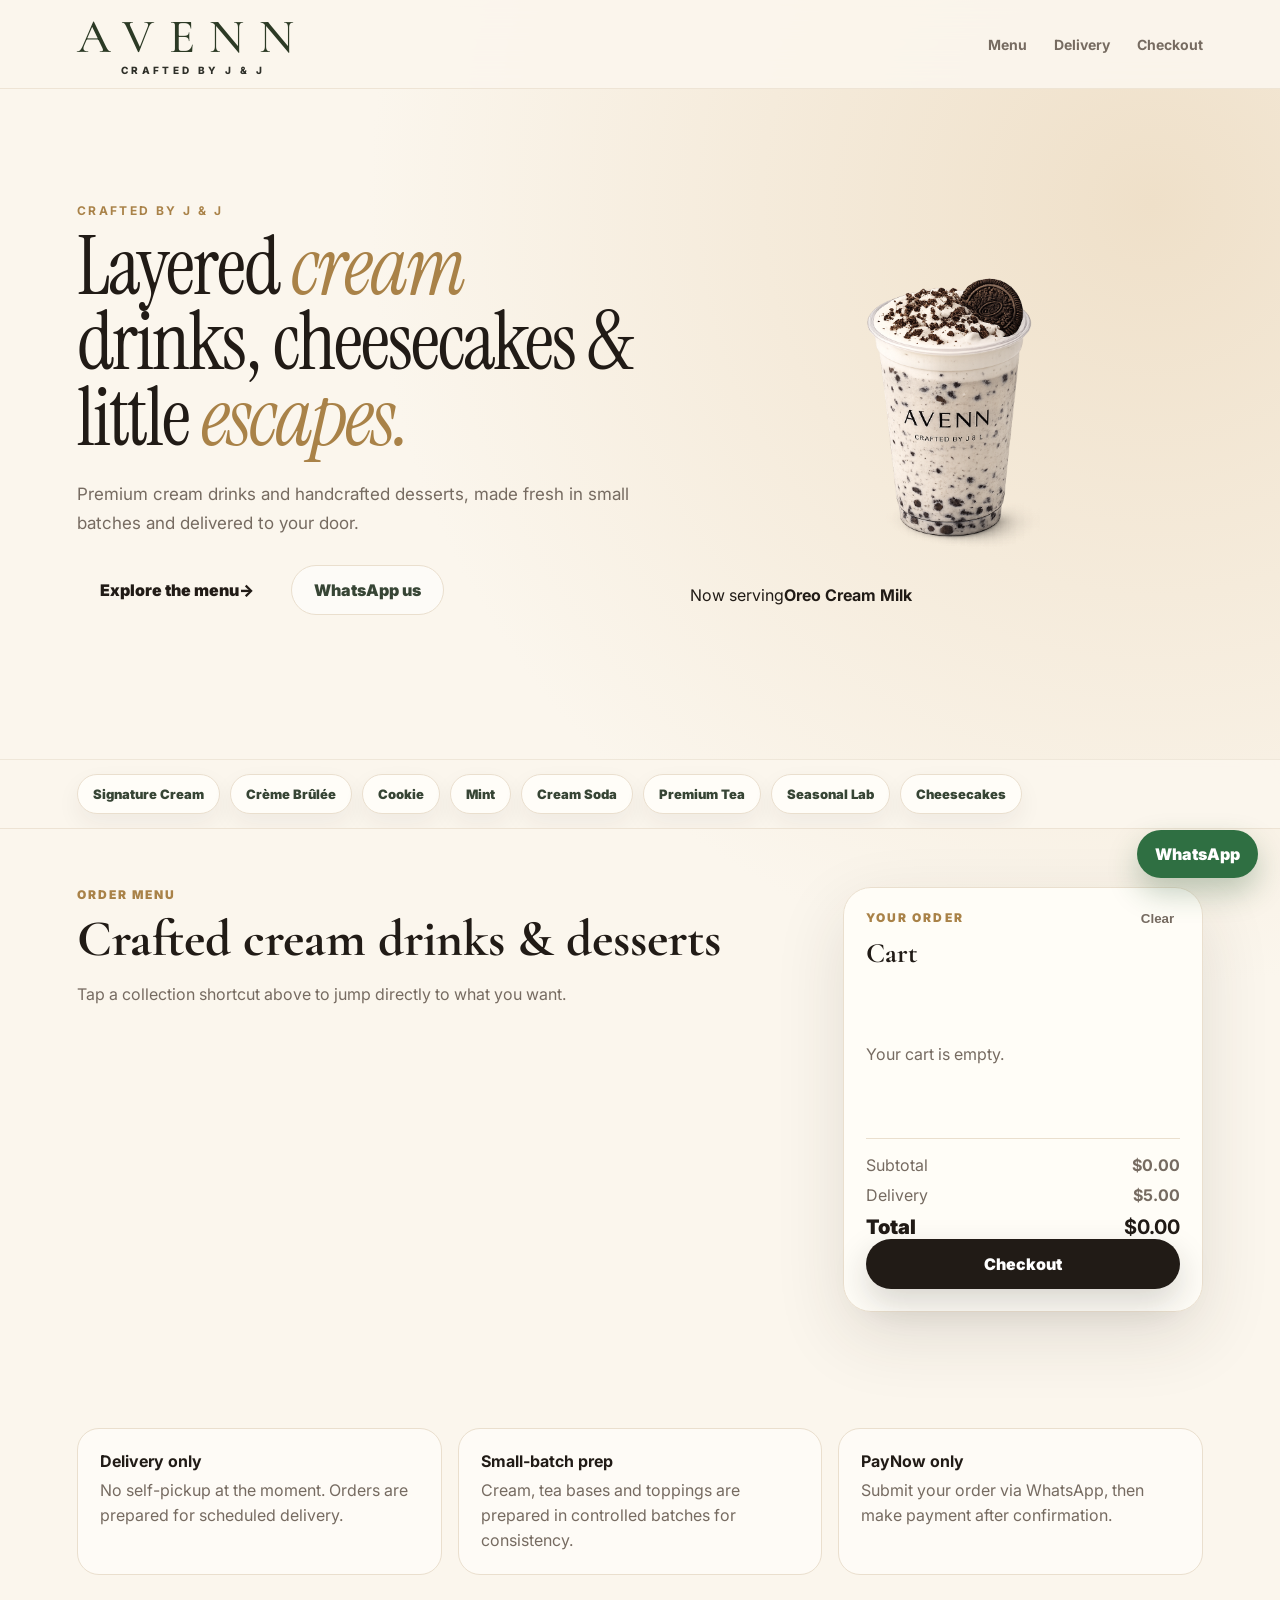
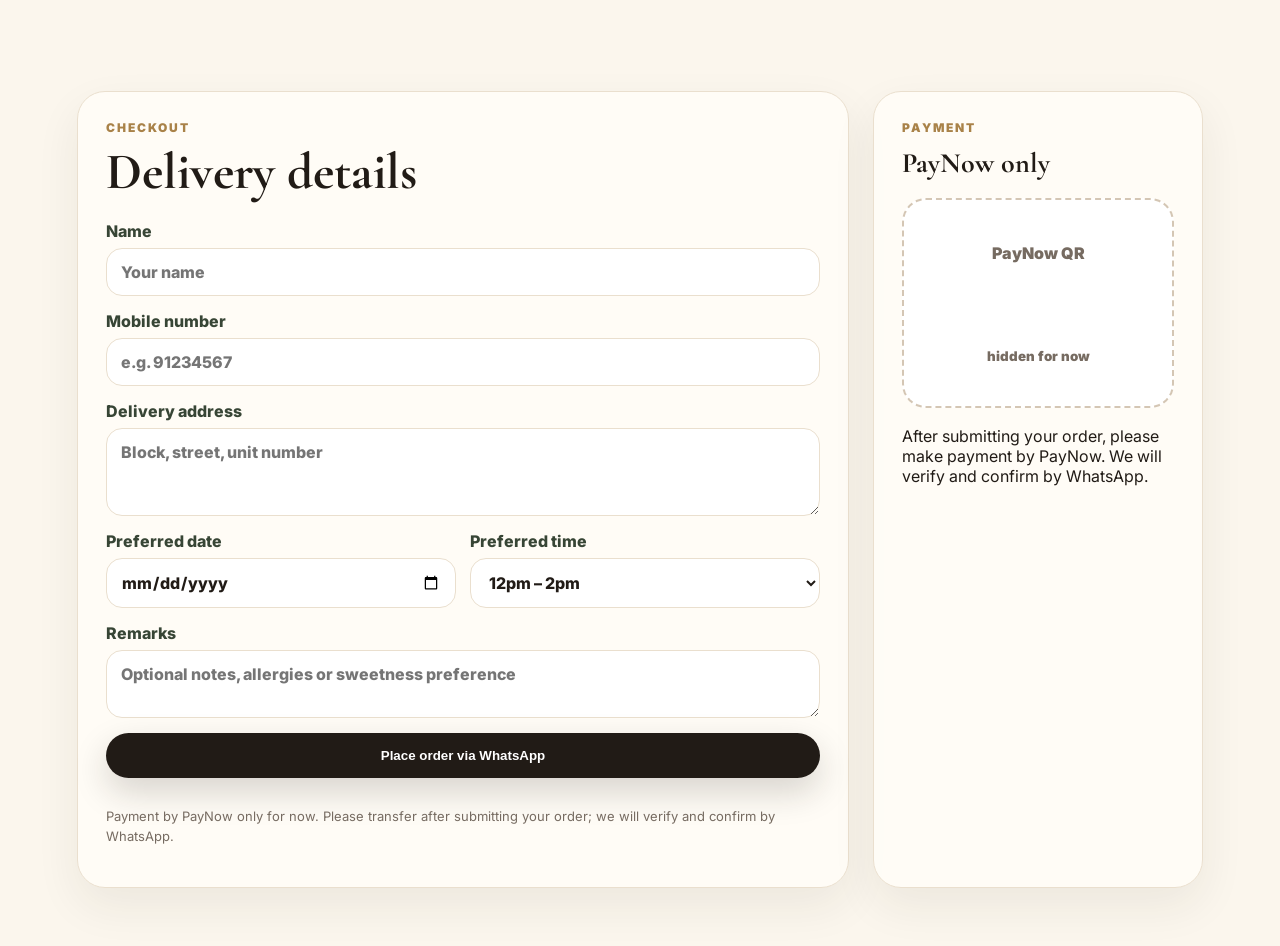
==== commit eda32126: "Build integrated rotating cup hero" ====
--- a/public/index.html
+++ b/public/index.html
@@ -4,109 +4,54 @@
   <meta charset="utf-8" />
   <meta name="viewport" content="width=device-width, initial-scale=1" />
   <title>AVENN • Crafted by J & J</title>
-  <meta
-    name="description"
-    content="Premium cream drinks, cheesecakes and handcrafted desserts by AVENN."
-  >
+  <meta name="description" content="Premium cream drinks, cheesecakes and handcrafted desserts by AVENN.">
   <link rel="preconnect" href="https://fonts.googleapis.com">
   <link rel="preconnect" href="https://fonts.gstatic.com" crossorigin>
-  <link href="https://fonts.googleapis.com/css2?family=Inter:wght@400;500;600;700;800&family=Cormorant+Garamond:wght@500;600;700&display=swap" rel="stylesheet">
+  <link href="https://fonts.googleapis.com/css2?family=Inter:wght@400;500;600;700;800&family=Cormorant+Garamond:wght@500;600;700&family=Instrument+Serif:ital@0;1&display=swap" rel="stylesheet">
   <link rel="stylesheet" href="styles.css" />
+  <link rel="stylesheet" href="hero.css" />
 </head>
 <body>
   <header class="topbar">
-    <a class="brand" href="#home" aria-label="AVENN home">
-      <span class="brand-main">AVENN</span>
-      <span class="brand-sub">CRAFTED BY J &amp; J</span>
-    </a>
-    <nav>
-      <a href="#menu">Menu</a>
-      <a href="#delivery">Delivery</a>
-      <a href="#checkout">Checkout</a>
-    </nav>
+    <a class="brand" href="#home" aria-label="AVENN home"><span class="brand-main">AVENN</span><span class="brand-sub">CRAFTED BY J &amp; J</span></a>
+    <nav><a href="#menu">Menu</a><a href="#delivery">Delivery</a><a href="#checkout">Checkout</a></nav>
     <button class="cart-pill" id="openCartMobile">Cart <span id="cartCount">0</span></button>
   </header>
 
   <main id="home">
-    <section class="hero section-pad">
+    <section class="hero hero-integrated section-pad" id="hero">
       <div class="hero-copy">
-        <p class="eyebrow">Crafted by J & J</p>
-        <h1>Layered cream drinks, cheesecakes & little escapes.</h1>
-        <p class="hero-text">Delivery-first handcrafted drinks and desserts made with silky cream, bright fruit flavours and photo-ready layers.</p>
-        <div class="hero-actions">
-          <a class="btn primary" href="#menu">Order from menu</a>
-          <a class="btn ghost" href="https://wa.me/6588928698" target="_blank" rel="noreferrer">WhatsApp us</a>
-        </div>
-        <div class="notes">
-          <span>Delivery only</span>
-          <span>Small-batch prep</span>
-          <span>PayNow only</span>
-        </div>
+        <p class="eyebrow hero-eyebrow">Crafted by J &amp; J</p>
+        <h1>Layered <span class="hero-accent">cream</span> drinks, cheesecakes &amp; little <span class="hero-accent">escapes.</span></h1>
+        <span class="hero-rule" aria-hidden="true"></span>
+        <p class="hero-text">Premium cream drinks and handcrafted desserts, made fresh in small batches and delivered to your door.</p>
+        <div class="hero-actions"><a class="btn hero-primary" href="#menu">Explore the menu <span aria-hidden="true">→</span></a><a class="btn ghost" href="https://wa.me/6588928698" target="_blank" rel="noreferrer">WhatsApp us</a></div>
       </div>
-      <div class="hero-card hero-gallery">
-        <img class="hero-main" src="./products/strawberry-matcha-cheesecake.png" alt="AVENN Strawberry Matcha Cheesecake" />
-        <div class="hero-side">
-          <img src="./products/oreo-cream-milk.png" alt="Oreo Cream Milk" />
-          <img src="./products/peach-cream-soda.png" alt="Peach Cream Soda" />
-        </div>
-        <div class="hero-badge">Crafted fresh<br><strong>delivery-first</strong></div>
+
+      <div class="hero-stage" aria-live="polite">
+        <div class="hero-glow" aria-hidden="true"></div>
+        <div class="hero-decoration hero-decoration-top" aria-hidden="true"></div>
+        <div class="hero-decoration hero-decoration-bottom" aria-hidden="true"></div>
+        <img id="heroCup" class="hero-cup" src="./products/hero-oreo-cream-milk.png" alt="AVENN Oreo Cream Milk" />
+        <div class="hero-product-copy"><span>Now serving</span><strong id="heroProductName">Oreo Cream Milk</strong></div>
+        <div class="hero-dots" id="heroDots" aria-label="Choose a featured drink"></div>
       </div>
     </section>
 
-    <section class="menu-shortcuts" aria-label="Menu collection shortcuts">
-      <a href="#signature-cream-collection">Signature Cream</a>
-      <a href="#creme-brulee-collection">Crème Brûlée</a>
-      <a href="#cookie-collection">Cookie</a>
-      <a href="#mint-collection">Mint</a>
-      <a href="#cream-soda-collection">Cream Soda</a>
-      <a href="#premium-tea-collection">Premium Tea</a>
-      <a href="#seasonal-lab">Seasonal Lab</a>
-      <a href="#cheesecake-collection">Cheesecakes</a>
+    <section class="menu-shortcuts" aria-label="Menu collection shortcuts"><a href="#signature-cream-collection">Signature Cream</a><a href="#creme-brulee-collection">Crème Brûlée</a><a href="#cookie-collection">Cookie</a><a href="#mint-collection">Mint</a><a href="#cream-soda-collection">Cream Soda</a><a href="#premium-tea-collection">Premium Tea</a><a href="#seasonal-lab">Seasonal Lab</a><a href="#cheesecake-collection">Cheesecakes</a></section>
+
+    <section id="menu" class="section-pad menu-layout">
+      <div class="content-column"><div class="section-head compact-head"><p class="eyebrow">Order menu</p><h2>Crafted cream drinks &amp; desserts</h2><p>Tap a collection shortcut above to jump directly to what you want.</p></div><div class="product-grid" id="productGrid"></div></div>
+      <aside class="cart desktop-cart" aria-label="Shopping cart"><div class="cart-head"><div><p class="eyebrow">Your order</p><h3>Cart</h3></div><button class="clear" id="clearCartDesktop">Clear</button></div><div id="cartItemsDesktop" class="cart-items empty">Your cart is empty.</div><div class="totals"><div><span>Subtotal</span><strong id="subtotalDesktop">$0.00</strong></div><div><span>Delivery</span><strong>$5.00</strong></div><div class="grand"><span>Total</span><strong id="totalDesktop">$0.00</strong></div></div><a class="btn primary full" href="#checkout">Checkout</a></aside>
     </section>
 
-    <section id="menu" class="section-pad menu-layout">
-      <div class="content-column">
-        <div class="section-head compact-head">
-          <p class="eyebrow">Order menu</p>
-          <h2>Crafted cream drinks & desserts</h2>
-          <p>Tap a collection shortcut above to jump directly to what you want.</p>
-        </div>
-        <div class="product-grid" id="productGrid"></div>
-      </div>
+    <section id="delivery" class="section-pad info-strip"><article><strong>Delivery only</strong><span>No self-pickup at the moment. Orders are prepared for scheduled delivery.</span></article><article><strong>Small-batch prep</strong><span>Cream, tea bases and toppings are prepared in controlled batches for consistency.</span></article><article><strong>PayNow only</strong><span>Submit your order via WhatsApp, then make payment after confirmation.</span></article></section>
 
-      <aside class="cart desktop-cart" aria-label="Shopping cart">
-        <div class="cart-head"><div><p class="eyebrow">Your order</p><h3>Cart</h3></div><button class="clear" id="clearCartDesktop">Clear</button></div>
-        <div id="cartItemsDesktop" class="cart-items empty">Your cart is empty.</div>
-        <div class="totals"><div><span>Subtotal</span><strong id="subtotalDesktop">$0.00</strong></div><div><span>Delivery</span><strong>$5.00</strong></div><div class="grand"><span>Total</span><strong id="totalDesktop">$0.00</strong></div></div>
-        <a class="btn primary full" href="#checkout">Checkout</a>
-      </aside>
-    </section>
-
-    <section id="delivery" class="section-pad info-strip">
-      <article><strong>Delivery only</strong><span>No self-pickup at the moment. Orders are prepared for scheduled delivery.</span></article>
-      <article><strong>Small-batch prep</strong><span>Cream, tea bases and toppings are prepared in controlled batches for consistency.</span></article>
-      <article><strong>PayNow only</strong><span>Submit your order via WhatsApp, then make payment after confirmation.</span></article>
-    </section>
-
-    <section id="checkout" class="section-pad checkout-wrap">
-      <div class="checkout-card">
-        <p class="eyebrow">Checkout</p><h2>Delivery details</h2>
-        <form id="orderForm" class="checkout-form">
-          <label>Name<input required name="name" placeholder="Your name" /></label>
-          <label>Mobile number<input required name="phone" placeholder="e.g. 91234567" /></label>
-          <label>Delivery address<textarea required name="address" rows="3" placeholder="Block, street, unit number"></textarea></label>
-          <div class="two-col"><label>Preferred date<input required name="date" type="date" /></label><label>Preferred time<select name="time"><option>12pm – 2pm</option><option>2pm – 4pm</option><option>4pm – 6pm</option><option>6pm – 8pm</option></select></label></div>
-          <label>Remarks<textarea name="remarks" rows="2" placeholder="Optional notes, allergies or sweetness preference"></textarea></label>
-          <button class="btn primary full" type="submit">Place order via WhatsApp</button>
-          <p class="fineprint">Payment by PayNow only for now. Please transfer after submitting your order; we will verify and confirm by WhatsApp.</p>
-        </form>
-      </div>
-      <div class="payment-card"><p class="eyebrow">Payment</p><h3>PayNow only</h3><div class="qr-box">PayNow QR<br/><small>hidden for now</small></div><p>After submitting your order, please make payment by PayNow. We will verify and confirm by WhatsApp.</p></div>
-    </section>
+    <section id="checkout" class="section-pad checkout-wrap"><div class="checkout-card"><p class="eyebrow">Checkout</p><h2>Delivery details</h2><form id="orderForm" class="checkout-form"><label>Name<input required name="name" placeholder="Your name" /></label><label>Mobile number<input required name="phone" placeholder="e.g. 91234567" /></label><label>Delivery address<textarea required name="address" rows="3" placeholder="Block, street, unit number"></textarea></label><div class="two-col"><label>Preferred date<input required name="date" type="date" /></label><label>Preferred time<select name="time"><option>12pm – 2pm</option><option>2pm – 4pm</option><option>4pm – 6pm</option><option>6pm – 8pm</option></select></label></div><label>Remarks<textarea name="remarks" rows="2" placeholder="Optional notes, allergies or sweetness preference"></textarea></label><button class="btn primary full" type="submit">Place order via WhatsApp</button><p class="fineprint">Payment by PayNow only for now. Please transfer after submitting your order; we will verify and confirm by WhatsApp.</p></form></div><div class="payment-card"><p class="eyebrow">Payment</p><h3>PayNow only</h3><div class="qr-box">PayNow QR<br/><small>hidden for now</small></div><p>After submitting your order, please make payment by PayNow. We will verify and confirm by WhatsApp.</p></div></section>
   </main>
 
   <div class="mobile-cart" id="mobileCart"><div class="mobile-cart-panel"><div class="cart-head"><div><p class="eyebrow">Your order</p><h3>Cart</h3></div><button class="clear" id="closeCartMobile">Close</button></div><div id="cartItemsMobile" class="cart-items empty">Your cart is empty.</div><div class="totals"><div><span>Subtotal</span><strong id="subtotalMobile">$0.00</strong></div><div><span>Delivery</span><strong>$5.00</strong></div><div class="grand"><span>Total</span><strong id="totalMobile">$0.00</strong></div></div><a class="btn primary full" href="#checkout" id="checkoutMobile">Checkout</a></div></div>
   <a class="whatsapp" href="https://wa.me/6588928698" target="_blank" rel="noreferrer">WhatsApp</a>
-  <script src="script.js"></script>
+  <script src="script.js"></script><script src="hero.js"></script>
 </body>
 </html>
--- a/public/hero.css
+++ b/public/hero.css
@@ -0,0 +1,98 @@
+.hero-copy h1{
+  font-family:'Instrument Serif','Cormorant Garamond','Times New Roman',serif;
+  font-weight:400;
+  letter-spacing:-.025em;
+  line-height:.94;
+  max-width:760px;
+}
+.hero-copy h1 .hero-accent{
+  color:var(--gold);
+  font-style:italic;
+  font-weight:400;
+}
+.hero-text{
+  font-weight:400;
+  font-size:17px;
+  line-height:1.72;
+  max-width:590px;
+  margin-top:24px;
+}
+.hero-copy .eyebrow{
+  font-weight:700;
+  letter-spacing:.2em;
+}
+.hero-actions{margin-top:27px}
+.hero-gallery{overflow:hidden}
+.hero-card img{
+  transition:opacity .55s ease,transform .7s ease;
+}
+.hero-card img.hero-fading{
+  opacity:.12;
+  transform:scale(1.025);
+}
+.hero-product-label{
+  position:absolute;
+  right:27px;
+  top:27px;
+  z-index:2;
+  max-width:220px;
+  padding:12px 15px;
+  border-radius:16px;
+  background:rgba(255,253,248,.88);
+  backdrop-filter:blur(10px);
+  box-shadow:0 12px 30px rgba(64,52,35,.13);
+  text-align:right;
+}
+.hero-product-label span{
+  display:block;
+  color:var(--gold);
+  font-size:10px;
+  font-weight:800;
+  letter-spacing:.16em;
+  text-transform:uppercase;
+  margin-bottom:4px;
+}
+.hero-product-label strong{
+  font-family:'Instrument Serif','Cormorant Garamond',serif;
+  font-size:22px;
+  line-height:1.05;
+  font-weight:400;
+}
+.hero-dots{
+  position:absolute;
+  right:29px;
+  bottom:27px;
+  z-index:3;
+  display:flex;
+  gap:7px;
+}
+.hero-dot{
+  width:8px;
+  height:8px;
+  border:0;
+  border-radius:999px;
+  padding:0;
+  background:rgba(255,255,255,.62);
+  box-shadow:0 1px 6px rgba(0,0,0,.18);
+  cursor:pointer;
+  transition:width .25s ease,background .25s ease;
+}
+.hero-dot.active{
+  width:25px;
+  background:#fff;
+}
+@media(max-width:980px){
+  .hero-copy h1{font-size:37px;line-height:1.01;max-width:100%}
+  .hero-product-label{top:18px;right:18px;padding:9px 11px;max-width:165px}
+  .hero-product-label strong{font-size:17px}
+  .hero-product-label span{font-size:8px}
+  .hero-dots{right:18px;bottom:18px}
+}
+@media(max-width:420px){
+  .hero-copy h1{font-size:34px}
+  .hero-product-label{max-width:145px}
+  .hero-product-label strong{font-size:15px}
+}
+@media(prefers-reduced-motion:reduce){
+  .hero-card img{transition:none}
+}
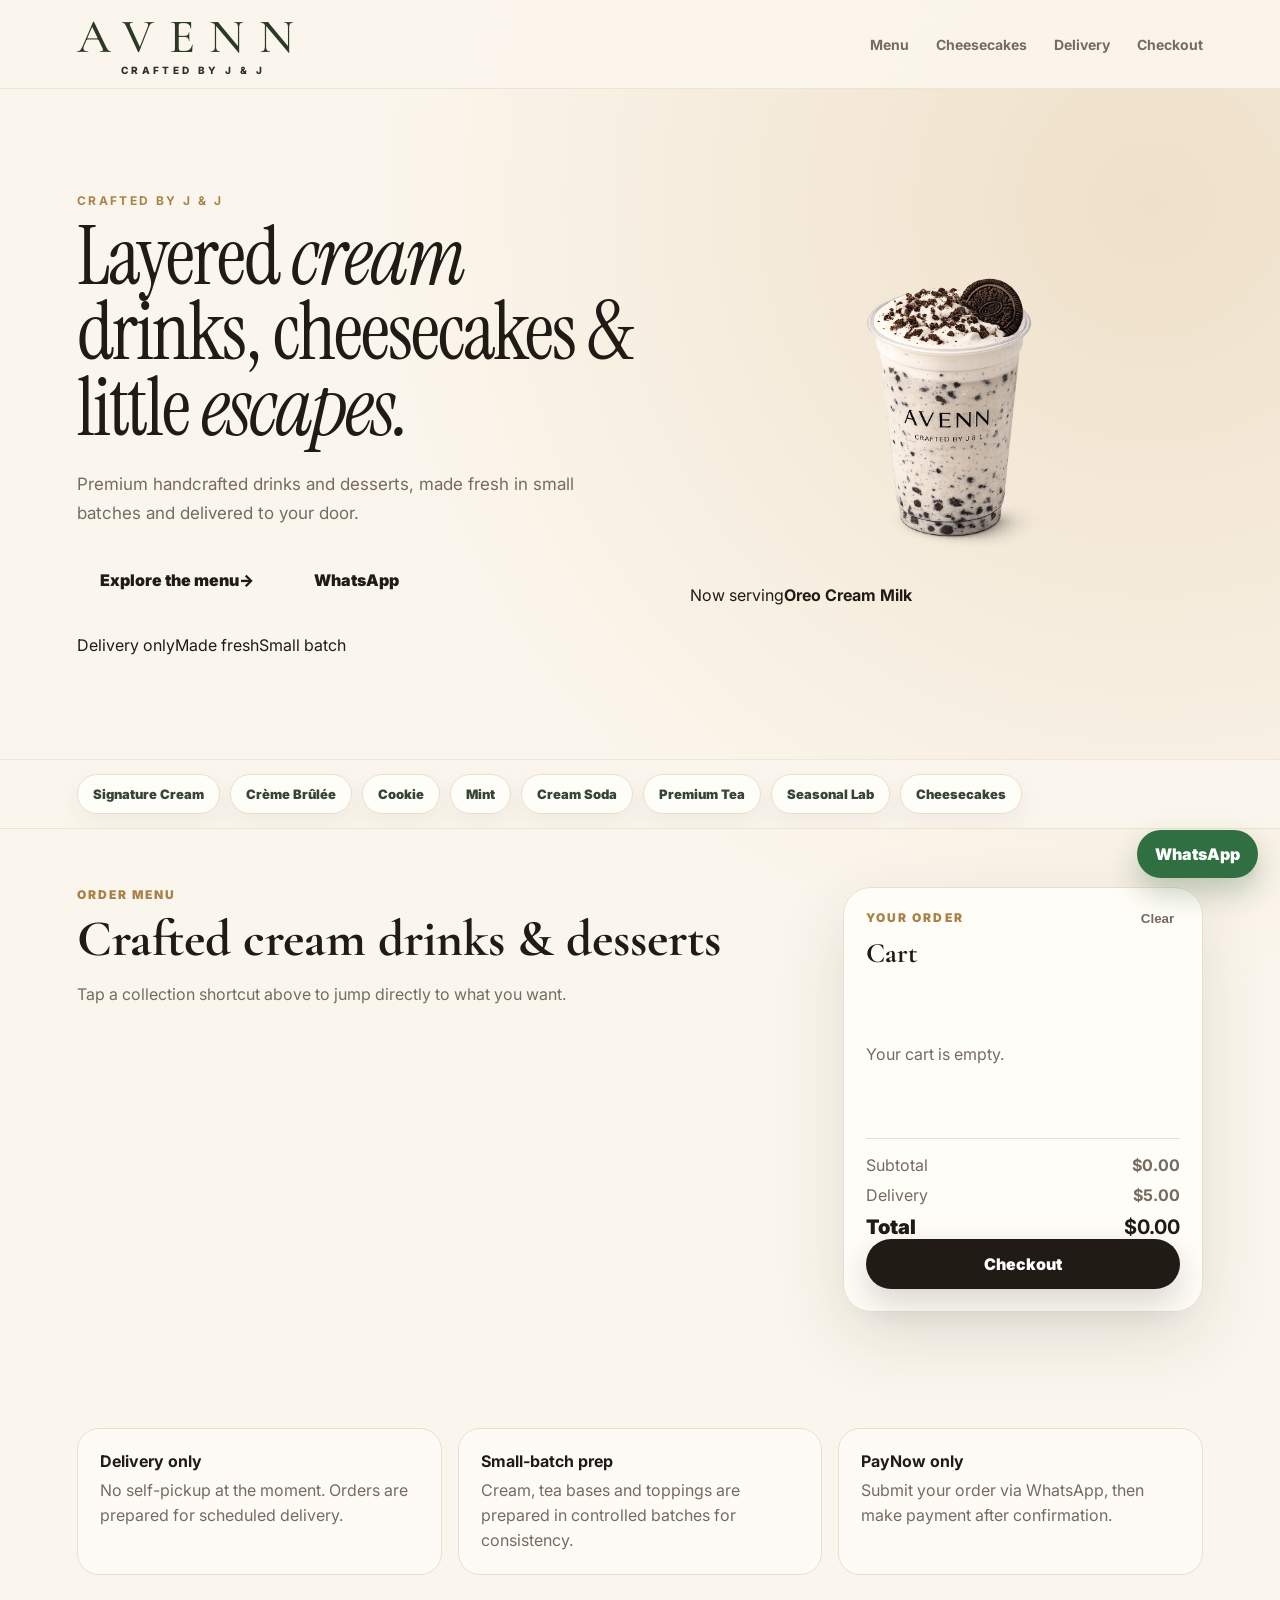
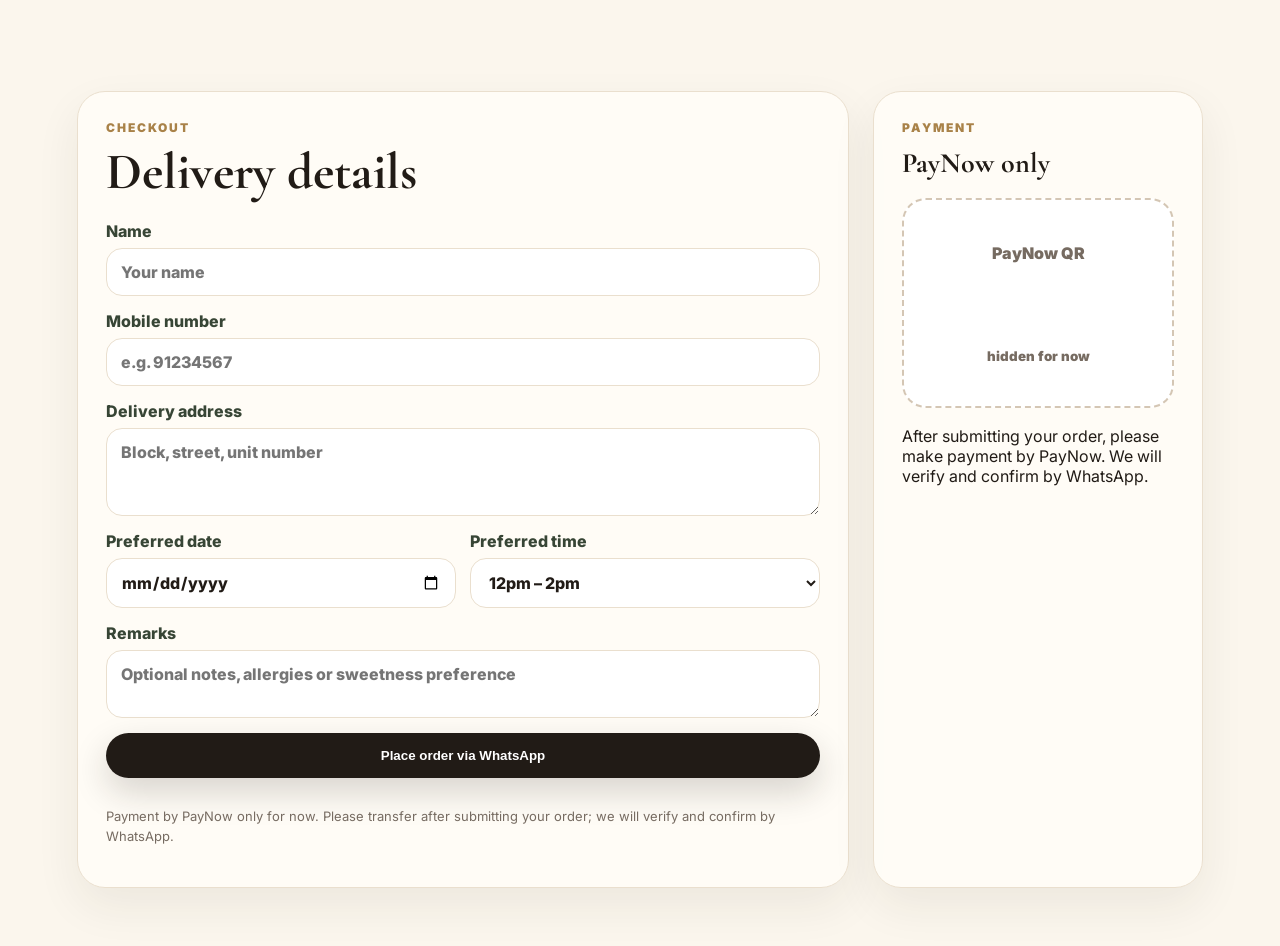
==== commit 1a58fca8: "Load lightweight AVENN hero font" ====
--- a/public/index.html
+++ b/public/index.html
@@ -7,14 +7,14 @@
   <meta name="description" content="Premium cream drinks, cheesecakes and handcrafted desserts by AVENN.">
   <link rel="preconnect" href="https://fonts.googleapis.com">
   <link rel="preconnect" href="https://fonts.gstatic.com" crossorigin>
-  <link href="https://fonts.googleapis.com/css2?family=Inter:wght@400;500;600;700;800&family=Cormorant+Garamond:wght@500;600;700&family=Instrument+Serif:ital@0;1&display=swap" rel="stylesheet">
+  <link href="https://fonts.googleapis.com/css2?family=Manrope:wght@300;400;500;600;700&family=Inter:wght@400;500;600;700;800&family=Cormorant+Garamond:wght@400;500;600&family=Instrument+Serif:ital@0;1&display=swap" rel="stylesheet">
   <link rel="stylesheet" href="styles.css" />
   <link rel="stylesheet" href="hero.css" />
 </head>
 <body>
   <header class="topbar">
     <a class="brand" href="#home" aria-label="AVENN home"><span class="brand-main">AVENN</span><span class="brand-sub">CRAFTED BY J &amp; J</span></a>
-    <nav><a href="#menu">Menu</a><a href="#delivery">Delivery</a><a href="#checkout">Checkout</a></nav>
+    <nav><a href="#menu">Menu</a><a href="#cheesecake-collection">Cheesecakes</a><a href="#delivery">Delivery</a><a href="#checkout">Checkout</a></nav>
     <button class="cart-pill" id="openCartMobile">Cart <span id="cartCount">0</span></button>
   </header>
 
@@ -22,16 +22,27 @@
     <section class="hero hero-integrated section-pad" id="hero">
       <div class="hero-copy">
         <p class="eyebrow hero-eyebrow">Crafted by J &amp; J</p>
-        <h1>Layered <span class="hero-accent">cream</span> drinks, cheesecakes &amp; little <span class="hero-accent">escapes.</span></h1>
+        <h1>
+          <span class="hero-line">Layered</span>
+          <span class="hero-line"><em>cream</em> drinks,</span>
+          <span class="hero-line">cheesecakes &amp;</span>
+          <span class="hero-line">little <em>escapes.</em></span>
+        </h1>
         <span class="hero-rule" aria-hidden="true"></span>
-        <p class="hero-text">Premium cream drinks and handcrafted desserts, made fresh in small batches and delivered to your door.</p>
-        <div class="hero-actions"><a class="btn hero-primary" href="#menu">Explore the menu <span aria-hidden="true">→</span></a><a class="btn ghost" href="https://wa.me/6588928698" target="_blank" rel="noreferrer">WhatsApp us</a></div>
+        <p class="hero-text">Premium handcrafted drinks and desserts, made fresh in small batches and delivered to your door.</p>
+        <div class="hero-actions">
+          <a class="btn hero-primary" href="#menu">Explore the menu <span aria-hidden="true">→</span></a>
+          <a class="btn hero-secondary" href="https://wa.me/6588928698" target="_blank" rel="noreferrer">WhatsApp</a>
+        </div>
+        <div class="hero-points" aria-label="AVENN service highlights">
+          <span>Delivery only</span><span>Made fresh</span><span>Small batch</span>
+        </div>
       </div>
 
       <div class="hero-stage" aria-live="polite">
         <div class="hero-glow" aria-hidden="true"></div>
-        <div class="hero-decoration hero-decoration-top" aria-hidden="true"></div>
-        <div class="hero-decoration hero-decoration-bottom" aria-hidden="true"></div>
+        <div class="hero-leaf hero-leaf-top" aria-hidden="true"></div>
+        <div class="hero-leaf hero-leaf-bottom" aria-hidden="true"></div>
         <img id="heroCup" class="hero-cup" src="./products/hero-oreo-cream-milk.png" alt="AVENN Oreo Cream Milk" />
         <div class="hero-product-copy"><span>Now serving</span><strong id="heroProductName">Oreo Cream Milk</strong></div>
         <div class="hero-dots" id="heroDots" aria-label="Choose a featured drink"></div>
